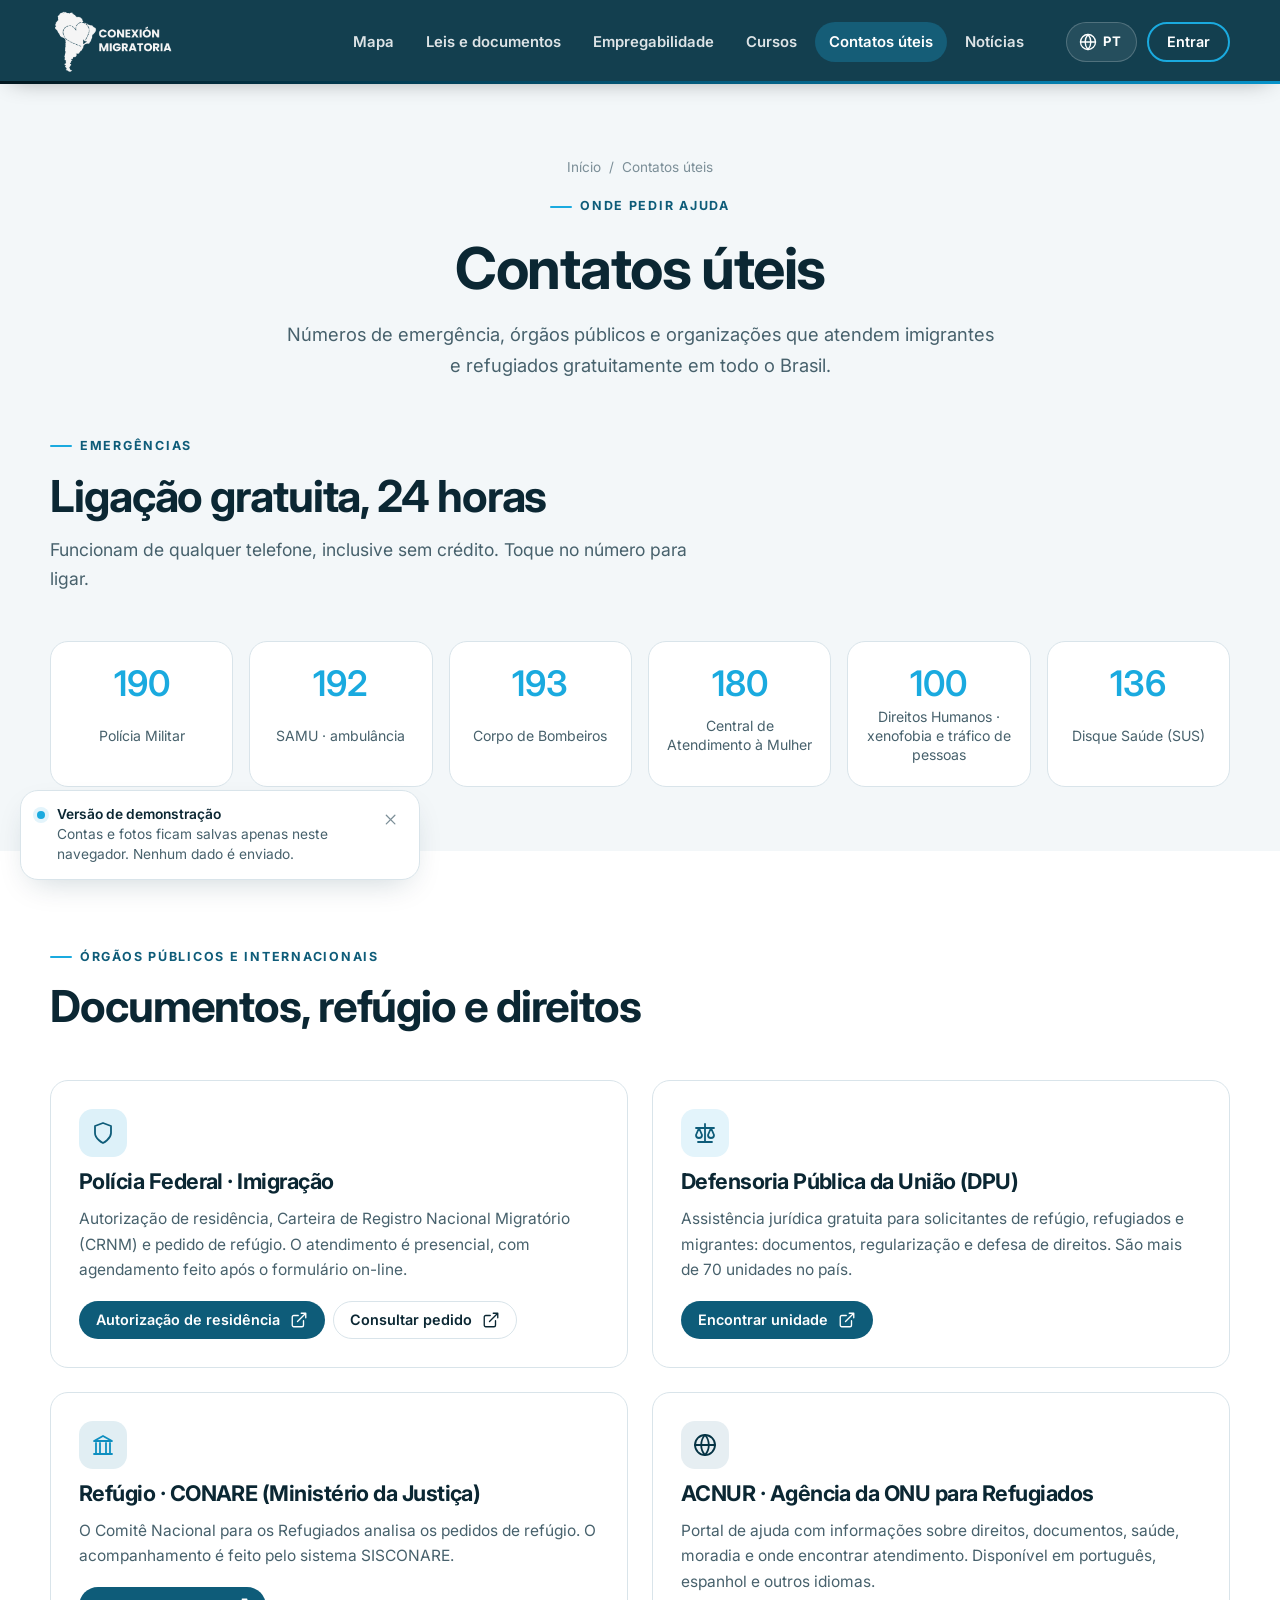
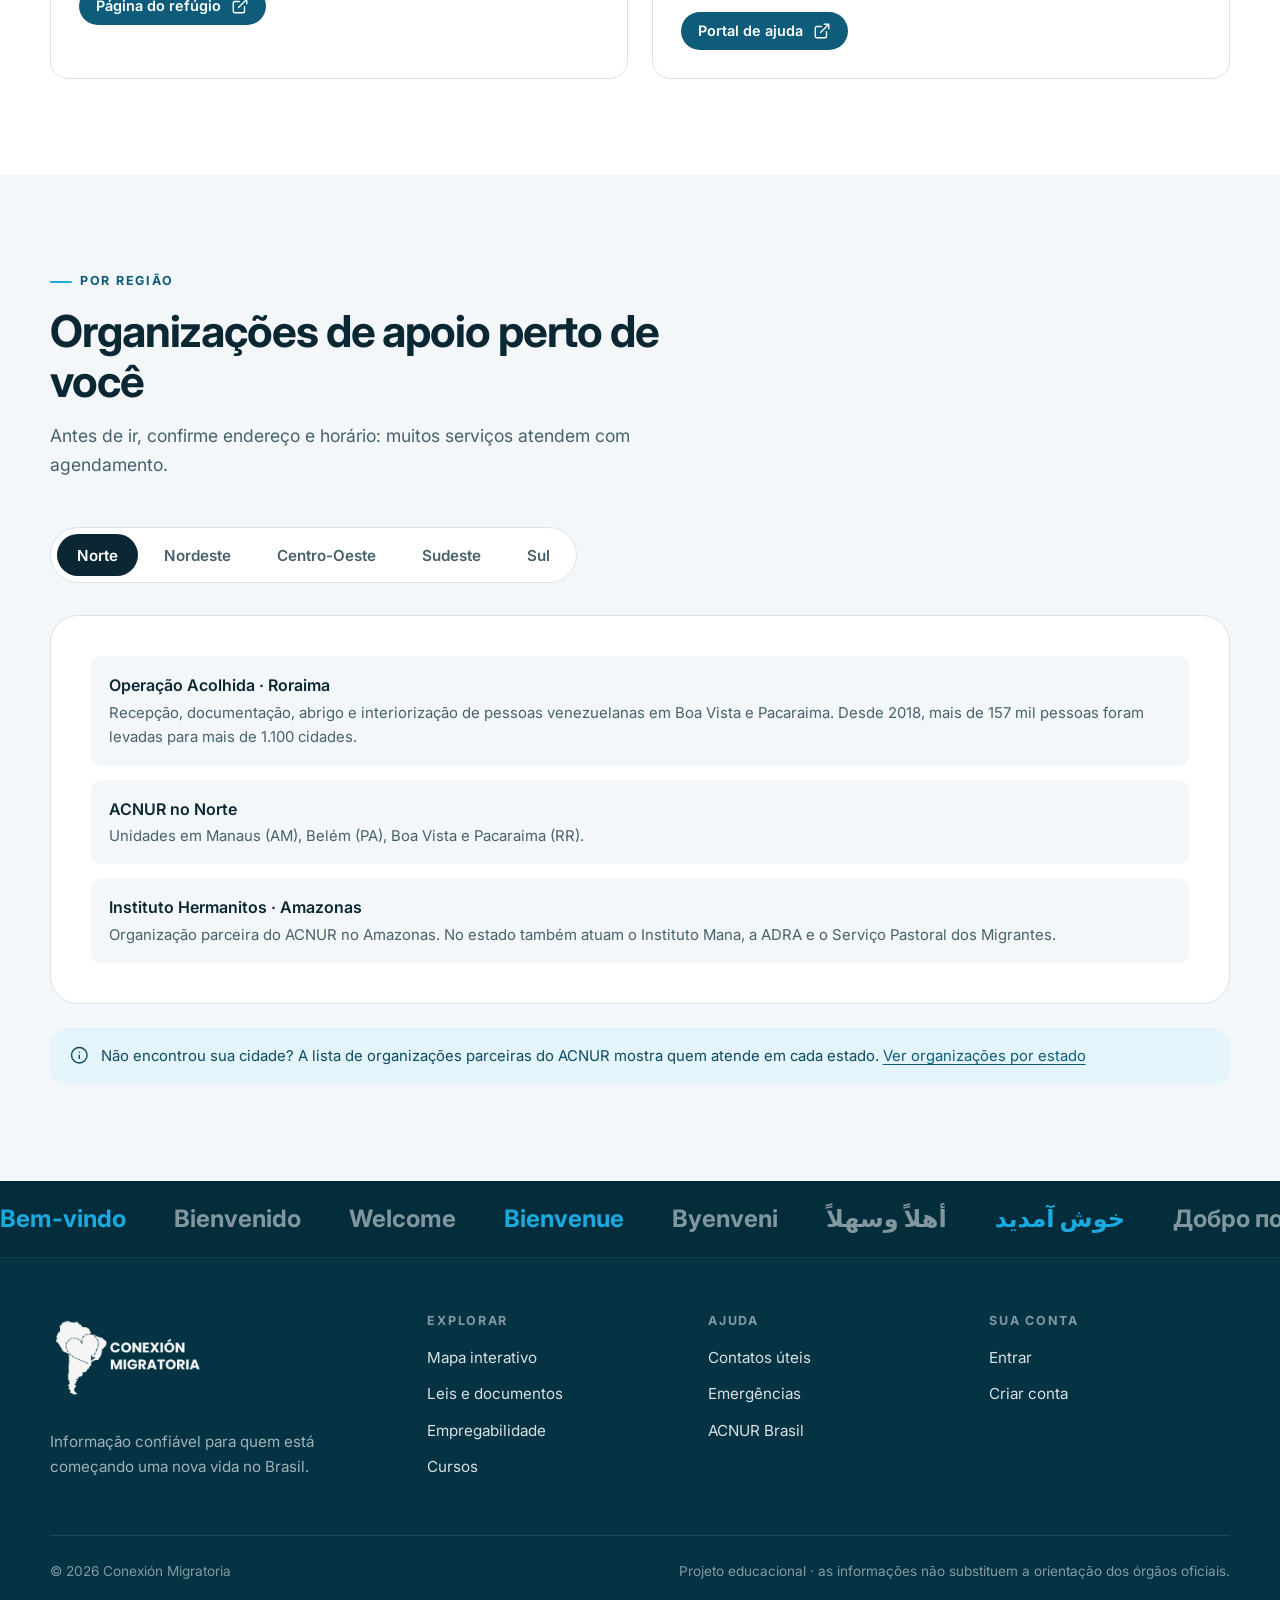
==== contatos.html @ f6d7aa07 "Página do estado repaginada, globo de idiomas e site sem login - Remove o selo do meio da página ini" ====
<!DOCTYPE html>
<html lang="pt-BR" data-titulo-pt="Contatos úteis · Conexión Migratoria" data-titulo-es="Contactos útiles · Conexión Migratoria">
<head>
    <meta charset="UTF-8">
    <meta name="viewport" content="width=device-width, initial-scale=1.0">
    <title>Contatos úteis · Conexión Migratoria</title>
    <meta name="theme-color" content="#053344">
    <link rel="icon" href="./img/ico-CM.ico" type="image/x-icon">
    <link rel="stylesheet" href="./css/estilo.css?v=202611231657">
    <script src="./js/idioma.js?v=202611231657"></script>
    <script src="./js/demo-store.js?v=202611231657"></script>
</head>
<body>
<div id="cm-topo"></div>
<script src="./js/layout.js?v=202611231657"></script>

<main id="conteudo">
    <header class="cabecalho-pagina">
        <div class="container">
            <nav class="trilha" aria-label="Trilha"><a href="./index.html"><span lang="pt">Início</span><span lang="es">Inicio</span></a><span>/</span><span lang="pt">Contatos úteis</span><span lang="es">Contactos útiles</span></nav>
            <span class="sobretitulo"><span lang="pt">Onde pedir ajuda</span><span lang="es">Dónde pedir ayuda</span></span>
            <h1><span lang="pt">Contatos úteis</span><span lang="es">Contactos útiles</span></h1>
            <p><span lang="pt">Números de emergência, órgãos públicos e organizações que atendem imigrantes e refugiados gratuitamente em todo o Brasil.</span><span lang="es">Números de emergencia, organismos públicos y organizaciones que atienden a inmigrantes y refugiados de forma gratuita en todo Brasil.</span></p>
        </div>
    </header>

    <!-- Emergências -->
    <section class="secao-compacta" id="emergencia" style="padding-top: 0">
        <div class="container">
            <div class="cabecalho-secao">
                <span class="sobretitulo"><span lang="pt">Emergências</span><span lang="es">Emergencias</span></span>
                <h2><span lang="pt">Ligação gratuita, 24 horas</span><span lang="es">Llamada gratuita, las 24 horas</span></h2>
                <p><span lang="pt">Funcionam de qualquer telefone, inclusive sem crédito. Toque no número para ligar.</span><span lang="es">Funcionan desde cualquier teléfono, incluso sin saldo. Toca el número para llamar.</span></p>
            </div>
            <div class="emergencias">
                <a class="emergencia" href="tel:190"><strong>190</strong><span lang="pt">Polícia Militar</span><span lang="es">Policía Militar</span></a>
                <a class="emergencia" href="tel:192"><strong>192</strong><span lang="pt">SAMU · ambulância</span><span lang="es">SAMU · ambulancia</span></a>
                <a class="emergencia" href="tel:193"><strong>193</strong><span lang="pt">Corpo de Bombeiros</span><span lang="es">Bomberos</span></a>
                <a class="emergencia" href="tel:180"><strong>180</strong><span lang="pt">Central de Atendimento à Mulher</span><span lang="es">Atención a la Mujer</span></a>
                <a class="emergencia" href="tel:100"><strong>100</strong><span lang="pt">Direitos Humanos · xenofobia e tráfico de pessoas</span><span lang="es">Derechos Humanos · xenofobia y trata de personas</span></a>
                <a class="emergencia" href="tel:136"><strong>136</strong><span lang="pt">Disque Saúde (SUS)</span><span lang="es">Línea de Salud (SUS)</span></a>
            </div>
        </div>
    </section>

    <!-- Órgãos públicos -->
    <section class="secao secao-papel">
        <div class="container">
            <div class="cabecalho-secao">
                <span class="sobretitulo"><span lang="pt">Órgãos públicos e internacionais</span><span lang="es">Organismos públicos e internacionales</span></span>
                <h2><span lang="pt">Documentos, refúgio e direitos</span><span lang="es">Documentos, refugio y derechos</span></h2>
            </div>
            <div class="grade grade-2">
                <article class="cartao contato revelar">
                    <span class="icone-redondo"><svg class="icone" viewBox="0 0 24 24" aria-hidden="true"><path d="M12 22s8-4 8-10V5l-8-3-8 3v7c0 6 8 10 8 10z"/></svg></span>
                    <h3><span lang="pt">Polícia Federal · Imigração</span><span lang="es">Policía Federal · Migración</span></h3>
                    <p><span lang="pt">Autorização de residência, Carteira de Registro Nacional Migratório (CRNM) e pedido de refúgio. O atendimento é presencial, com agendamento feito após o formulário on-line.</span><span lang="es">Autorización de residencia, Cédula de Registro Nacional Migratorio (CRNM) y solicitud de refugio. La atención es presencial, con cita programada después del formulario en línea.</span></p>
                    <div class="acoes">
                        <a class="botao botao-mar botao-pequeno" href="https://www.gov.br/pt-br/servicos/obter-autorizacao-de-residencia-e-carteira-de-registro-migratorio" target="_blank" rel="noopener"><span lang="pt">Autorização de residência</span><span lang="es">Autorización de residencia</span><svg class="icone" viewBox="0 0 24 24" aria-hidden="true"><path d="M15 3h6v6M10 14 21 3M18 13v6a2 2 0 0 1-2 2H5a2 2 0 0 1-2-2V8a2 2 0 0 1 2-2h6"/></svg></a>
                        <a class="botao botao-contorno botao-pequeno" href="https://www.gov.br/pf/pt-br/assuntos/imigracao/outras-informacoes/consultar-requerimento" target="_blank" rel="noopener"><span lang="pt">Consultar pedido</span><span lang="es">Consultar solicitud</span><svg class="icone" viewBox="0 0 24 24" aria-hidden="true"><path d="M15 3h6v6M10 14 21 3M18 13v6a2 2 0 0 1-2 2H5a2 2 0 0 1-2-2V8a2 2 0 0 1 2-2h6"/></svg></a>
                    </div>
                </article>
                <article class="cartao contato revelar">
                    <span class="icone-redondo" style="background:var(--sol-claro);color:#0E5C79"><svg class="icone" viewBox="0 0 24 24" aria-hidden="true"><path d="M12 3v18M5 21h14M3 7h18M6 7l-3 7a3 3 0 0 0 6 0zM18 7l-3 7a3 3 0 0 0 6 0z"/></svg></span>
                    <h3><span lang="pt">Defensoria Pública da União (DPU)</span><span lang="es">Defensoría Pública de la Unión (DPU)</span></h3>
                    <p><span lang="pt">Assistência jurídica gratuita para solicitantes de refúgio, refugiados e migrantes: documentos, regularização e defesa de direitos. São mais de 70 unidades no país.</span><span lang="es">Asistencia jurídica gratuita para solicitantes de refugio, refugiados y migrantes: documentos, regularización y defensa de derechos. Hay más de 70 unidades en el país.</span></p>
                    <div class="acoes">
                        <a class="botao botao-mar botao-pequeno" href="https://www.dpu.def.br/contatos-dpu" target="_blank" rel="noopener"><span lang="pt">Encontrar unidade</span><span lang="es">Encontrar unidad</span><svg class="icone" viewBox="0 0 24 24" aria-hidden="true"><path d="M15 3h6v6M10 14 21 3M18 13v6a2 2 0 0 1-2 2H5a2 2 0 0 1-2-2V8a2 2 0 0 1 2-2h6"/></svg></a>
                    </div>
                </article>
                <article class="cartao contato revelar">
                    <span class="icone-redondo" style="background:#E1EEF3;color:var(--coral-escuro)"><svg class="icone" viewBox="0 0 24 24" aria-hidden="true"><path d="M3 21h18M5 21V10M9 21V10M15 21V10M19 21V10M12 3l9 5H3z"/></svg></span>
                    <h3><span lang="pt">Refúgio · CONARE (Ministério da Justiça)</span><span lang="es">Refugio · CONARE (Ministerio de Justicia)</span></h3>
                    <p><span lang="pt">O Comitê Nacional para os Refugiados analisa os pedidos de refúgio. O acompanhamento é feito pelo sistema SISCONARE.</span><span lang="es">El Comité Nacional para los Refugiados analiza las solicitudes de refugio. El seguimiento se hace por el sistema SISCONARE.</span></p>
                    <div class="acoes">
                        <a class="botao botao-mar botao-pequeno" href="https://www.gov.br/mj/pt-br/assuntos/seus-direitos/refugio" target="_blank" rel="noopener"><span lang="pt">Página do refúgio</span><span lang="es">Página de refugio</span><svg class="icone" viewBox="0 0 24 24" aria-hidden="true"><path d="M15 3h6v6M10 14 21 3M18 13v6a2 2 0 0 1-2 2H5a2 2 0 0 1-2-2V8a2 2 0 0 1 2-2h6"/></svg></a>
                    </div>
                </article>
                <article class="cartao contato revelar">
                    <span class="icone-redondo" style="background:#E6EEF2;color:#053344"><svg class="icone" viewBox="0 0 24 24" aria-hidden="true"><circle cx="12" cy="12" r="10"/><path d="M2 12h20M12 2a15 15 0 0 1 0 20 15 15 0 0 1 0-20z"/></svg></span>
                    <h3><span lang="pt">ACNUR · Agência da ONU para Refugiados</span><span lang="es">ACNUR · Agencia de la ONU para los Refugiados</span></h3>
                    <p><span lang="pt">Portal de ajuda com informações sobre direitos, documentos, saúde, moradia e onde encontrar atendimento. Disponível em português, espanhol e outros idiomas.</span><span lang="es">Portal de ayuda con información sobre derechos, documentos, salud, vivienda y dónde encontrar atención. Disponible en portugués, español y otros idiomas.</span></p>
                    <div class="acoes">
                        <a class="botao botao-mar botao-pequeno" href="https://help.unhcr.org/brazil/" target="_blank" rel="noopener"><span lang="pt">Portal de ajuda</span><span lang="es">Portal de ayuda</span><svg class="icone" viewBox="0 0 24 24" aria-hidden="true"><path d="M15 3h6v6M10 14 21 3M18 13v6a2 2 0 0 1-2 2H5a2 2 0 0 1-2-2V8a2 2 0 0 1 2-2h6"/></svg></a>
                    </div>
                </article>
            </div>
        </div>
    </section>

    <!-- Por região -->
    <section class="secao" id="regioes">
        <div class="container">
            <div class="cabecalho-secao">
                <span class="sobretitulo"><span lang="pt">Por região</span><span lang="es">Por región</span></span>
                <h2><span lang="pt">Organizações de apoio perto de você</span><span lang="es">Organizaciones de apoyo cerca de ti</span></h2>
                <p><span lang="pt">Antes de ir, confirme endereço e horário: muitos serviços atendem com agendamento.</span><span lang="es">Antes de ir, confirma la dirección y el horario: muchos servicios atienden con cita previa.</span></p>
            </div>

            <div class="abas" role="tablist" data-pt-aria-label="Regiões" data-es-aria-label="Regiones">
                <button type="button" role="tab" id="aba-norte" aria-controls="reg-norte" aria-selected="true">Norte</button>
                <button type="button" role="tab" id="aba-nordeste" aria-controls="reg-nordeste" aria-selected="false"><span lang="pt">Nordeste</span><span lang="es">Noreste</span></button>
                <button type="button" role="tab" id="aba-centro" aria-controls="reg-centro" aria-selected="false">Centro-Oeste</button>
                <button type="button" role="tab" id="aba-sudeste" aria-controls="reg-sudeste" aria-selected="false"><span lang="pt">Sudeste</span><span lang="es">Sureste</span></button>
                <button type="button" role="tab" id="aba-sul" aria-controls="reg-sul" aria-selected="false"><span lang="pt">Sul</span><span lang="es">Sur</span></button>
            </div>

            <div role="tabpanel" id="reg-norte" aria-labelledby="aba-norte" class="bloco">
                <ul class="regiao-lista">
                    <li><strong><span lang="pt">Operação Acolhida · Roraima</span><span lang="es">Operación Acogida · Roraima</span></strong>
                        <p><span lang="pt">Recepção, documentação, abrigo e interiorização de pessoas venezuelanas em Boa Vista e Pacaraima. Desde 2018, mais de 157 mil pessoas foram levadas para mais de 1.100 cidades.</span><span lang="es">Recepción, documentación, albergue y reubicación de personas venezolanas en Boa Vista y Pacaraima. Desde 2018, más de 157 mil personas fueron llevadas a más de 1.100 ciudades.</span></p></li>
                    <li><strong><span lang="pt">ACNUR no Norte</span><span lang="es">ACNUR en el Norte</span></strong>
                        <p><span lang="pt">Unidades em Manaus (AM), Belém (PA), Boa Vista e Pacaraima (RR).</span><span lang="es">Unidades en Manaos (AM), Belém (PA), Boa Vista y Pacaraima (RR).</span></p></li>
                    <li><strong>Instituto Hermanitos · Amazonas</strong>
                        <p><span lang="pt">Organização parceira do ACNUR no Amazonas. No estado também atuam o Instituto Mana, a ADRA e o Serviço Pastoral dos Migrantes.</span><span lang="es">Organización socia del ACNUR en Amazonas. En el estado también actúan el Instituto Mana, ADRA y el Servicio Pastoral de los Migrantes.</span></p></li>
                </ul>
            </div>
            <div role="tabpanel" id="reg-nordeste" aria-labelledby="aba-nordeste" class="bloco" hidden>
                <ul class="regiao-lista">
                    <li><strong><span lang="pt">Defensoria Pública da União nas capitais</span><span lang="es">Defensoría Pública de la Unión en las capitales</span></strong>
                        <p><span lang="pt">Todas as capitais do Nordeste têm unidade da DPU, com atendimento jurídico gratuito.</span><span lang="es">Todas las capitales del Noreste tienen una unidad de la DPU, con atención jurídica gratuita.</span></p></li>
                    <li><strong>CEPMIGRA · Pernambuco</strong>
                        <p><span lang="pt">Comitê Estadual de Políticas Públicas para Migrantes, Refugiados e Apátridas de Pernambuco, que articula os serviços do estado.</span><span lang="es">Comité Estatal de Políticas Públicas para Migrantes, Refugiados y Apátridas de Pernambuco, que articula los servicios del estado.</span></p></li>
                    <li><strong><span lang="pt">Assistência social (CRAS)</span><span lang="es">Asistencia social (CRAS)</span></strong>
                        <p><span lang="pt">Os Centros de Referência de Assistência Social atendem imigrantes em todos os municípios, com acesso ao CadÚnico e a benefícios sociais.</span><span lang="es">Los Centros de Referencia de Asistencia Social atienden a inmigrantes en todos los municipios, con acceso al CadÚnico y a beneficios sociales.</span></p></li>
                </ul>
            </div>
            <div role="tabpanel" id="reg-centro" aria-labelledby="aba-centro" class="bloco" hidden>
                <ul class="regiao-lista">
                    <li><strong><span lang="pt">ACNUR · escritório central em Brasília</span><span lang="es">ACNUR · oficina central en Brasilia</span></strong>
                        <p><span lang="pt">Sede da agência no Brasil, que coordena o trabalho com parceiros em todo o país.</span><span lang="es">Sede de la agencia en Brasil, que coordina el trabajo con socios en todo el país.</span></p></li>
                    <li><strong>AVSI Brasil · Distrito Federal</strong>
                        <p><span lang="pt">Organização parceira do ACNUR no Distrito Federal, com apoio a refugiados e migrantes.</span><span lang="es">Organización socia del ACNUR en el Distrito Federal, con apoyo a refugiados y migrantes.</span></p></li>
                    <li><strong><span lang="pt">Assistência social (CRAS)</span><span lang="es">Asistencia social (CRAS)</span></strong>
                        <p><span lang="pt">Procure o CRAS do seu bairro para cadastro no CadÚnico e encaminhamento a serviços.</span><span lang="es">Acude al CRAS de tu barrio para registrarte en el CadÚnico y recibir orientación sobre servicios.</span></p></li>
                </ul>
            </div>
            <div role="tabpanel" id="reg-sudeste" aria-labelledby="aba-sudeste" class="bloco" hidden>
                <ul class="regiao-lista">
                    <li><strong>CRAI Oriana Jara · São Paulo</strong>
                        <p><span lang="pt">Centro de Referência e Atendimento para Imigrantes da Prefeitura de São Paulo. Rua Major Diogo, 834, Bela Vista. Atendimento com hora marcada.</span><span lang="es">Centro de Referencia y Atención para Inmigrantes de la Alcaldía de São Paulo. Rua Major Diogo, 834, Bela Vista. Atención con cita previa.</span>
                        <a class="link-seta" href="https://prefeitura.sp.gov.br/web/imigrantes_e_trabalho_decente/crai" target="_blank" rel="noopener"><span lang="pt">Página oficial</span><span lang="es">Página oficial</span><svg class="icone" viewBox="0 0 24 24" aria-hidden="true"><path d="M15 3h6v6M10 14 21 3M18 13v6a2 2 0 0 1-2 2H5a2 2 0 0 1-2-2V8a2 2 0 0 1 2-2h6"/></svg></a></p></li>
                    <li><strong>Missão Paz · São Paulo</strong>
                        <p><span lang="pt">Instituição no bairro do Glicério que acolhe migrantes e refugiados desde 1940, com a Casa do Migrante e orientação para documentos e trabalho.</span><span lang="es">Institución en el barrio de Glicério que acoge a migrantes y refugiados desde 1940, con la Casa del Migrante y orientación sobre documentos y trabajo.</span></p></li>
                    <li><strong>CRAI-Rio · Rio de Janeiro</strong>
                        <p><span lang="pt">Centro de Referência e Atendimento para Imigrantes no Centro do Rio de Janeiro.</span><span lang="es">Centro de Referencia y Atención para Inmigrantes en el Centro de Río de Janeiro.</span></p></li>
                    <li><strong><span lang="pt">Cursos: Instituto ADUS e Cerzindo</span><span lang="es">Cursos: Instituto ADUS y Cerzindo</span></strong>
                        <p><span lang="pt">Aulas de português e capacitação profissional. <a href="./pg-cursos.html#ongs">Ver na página de cursos</a>.</span><span lang="es">Clases de portugués y capacitación profesional. <a href="./pg-cursos.html#ongs">Ver en la página de cursos</a>.</span></p></li>
                </ul>
            </div>
            <div role="tabpanel" id="reg-sul" aria-labelledby="aba-sul" class="bloco" hidden>
                <ul class="regiao-lista">
                    <li><strong><span lang="pt">DPU · Florianópolis</span><span lang="es">DPU · Florianópolis</span></strong>
                        <p><span lang="pt">A Defensoria Pública da União em Florianópolis tem atendimento exclusivo para imigrantes e refugiados, com foco em documentos e regularização.</span><span lang="es">La Defensoría Pública de la Unión en Florianópolis tiene atención exclusiva para inmigrantes y refugiados, centrada en documentos y regularización.</span></p></li>
                    <li><strong><span lang="pt">ACNUR · Porto Alegre</span><span lang="es">ACNUR · Porto Alegre</span></strong>
                        <p><span lang="pt">Unidade do ACNUR no Rio Grande do Sul, que trabalha com organizações parceiras da região.</span><span lang="es">Unidad del ACNUR en Rio Grande do Sul, que trabaja con organizaciones socias de la región.</span></p></li>
                    <li><strong><span lang="pt">Assistência social (CRAS)</span><span lang="es">Asistencia social (CRAS)</span></strong>
                        <p><span lang="pt">Atendimento em todos os municípios, com acesso ao CadÚnico e a benefícios sociais.</span><span lang="es">Atención en todos los municipios, con acceso al CadÚnico y a beneficios sociales.</span></p></li>
                </ul>
            </div>

            <div class="nota" style="margin-top: 24px">
                <svg class="icone" viewBox="0 0 24 24" aria-hidden="true"><circle cx="12" cy="12" r="10"/><path d="M12 16v-4M12 8h.01"/></svg>
                <p><span lang="pt">Não encontrou sua cidade? A lista de organizações parceiras do ACNUR mostra quem atende em cada estado.</span><span lang="es">¿No encontraste tu ciudad? La lista de organizaciones socias del ACNUR muestra quién atiende en cada estado.</span>
                <a href="https://www.acnur.org/br/sobre-o-acnur/acnur-no-brasil/organizacoes-parceiras" target="_blank" rel="noopener"><span lang="pt">Ver organizações por estado</span><span lang="es">Ver organizaciones por estado</span></a></p>
            </div>
        </div>
    </section>
</main>
<div id="cm-rodape"></div>
<script src="./js/componentes.js?v=202611231657"></script>
</body>
</html>
---- css/estilo.css ----
/* ==========================================================================
   Conexión Migratoria — sistema visual
   Identidade original: azul-escuro #053344, azul #0E5C79, azul-claro #1AAADF
   Tipografia: Inter (títulos e texto), como no site original
   ========================================================================== */
@import url('https://fonts.googleapis.com/css2?family=Inter:wght@100..900&display=swap');

:root {
    --areia: #F3F7F9;
    --areia-2: #E6EEF2;
    --papel: #FFFFFF;
    --tinta: #0B2733;
    --tinta-2: #47616C;
    --tinta-3: #7C8F98;
    --linha: #D9E4EA;
    --mar: #0E5C79;
    --mar-2: #156988;
    --mar-escuro: #053344;
    --mar-claro: #DDF1F9;
    --sol: #1AAADF;
    --azul-escuro: #053344;
    --azul-claro: #1AAADF;
    --sol-claro: #E3F4FB;
    --coral: #1AAADF;
    --coral-escuro: #0E8FC0;

    --fonte-titulo: 'Inter', system-ui, -apple-system, 'Segoe UI', Roboto, sans-serif;
    --fonte-texto: 'Inter', system-ui, -apple-system, 'Segoe UI', Roboto, sans-serif;

    --raio-p: 10px;
    --raio: 18px;
    --raio-g: 28px;
    --sombra-1: 0 1px 2px rgba(5, 51, 68, .06), 0 2px 8px rgba(5, 51, 68, .05);
    --sombra-2: 0 12px 32px -12px rgba(5, 51, 68, .22);
    --sombra-3: 0 24px 60px -20px rgba(5, 51, 68, .45);
    --largura: 1180px;
    --topo-altura: 84px;
}

/* ---------- Base ---------- */
*, *::before, *::after { box-sizing: border-box; margin: 0; padding: 0; }
html { scroll-behavior: smooth; scroll-padding-top: calc(var(--topo-altura) + 16px); }
body {
    font-family: var(--fonte-texto);
    font-size: 1rem;
    line-height: 1.65;
    color: var(--tinta);
    background: var(--areia);
    -webkit-font-smoothing: antialiased;
    text-rendering: optimizeLegibility;
}
img, svg { display: block; max-width: 100%; }
a { color: var(--mar); text-decoration-thickness: 1px; text-underline-offset: 3px; }
a:hover { color: var(--mar-2); }
button, input, select, textarea { font: inherit; color: inherit; }
button { cursor: pointer; background: none; border: 0; }
ul, ol { list-style: none; }
h1, h2, h3, h4 { font-family: var(--fonte-titulo); font-weight: 700; line-height: 1.15; letter-spacing: -0.025em; color: var(--tinta); }
p { color: var(--tinta-2); }
strong { color: var(--tinta); font-weight: 600; }
:focus-visible { outline: 3px solid var(--sol); outline-offset: 3px; border-radius: 6px; }
::selection { background: var(--sol-claro); color: var(--tinta); }

.icone { width: 1.25em; height: 1.25em; flex: none; fill: none; stroke: currentColor; stroke-width: 1.8; stroke-linecap: round; stroke-linejoin: round; }
.visualmente-oculto { position: absolute !important; width: 1px; height: 1px; overflow: hidden; clip: rect(0 0 0 0); white-space: nowrap; }

/* Idiomas: o texto existe nas duas línguas e o atributo no <html> escolhe qual mostrar */
html[data-idioma="pt"] [lang="es"]:not(html),
html[data-idioma="es"] [lang="pt"]:not(html) { display: none !important; }

/* ---------- Layout ---------- */
.container { width: min(var(--largura), 100% - 48px); margin-inline: auto; }
.secao { padding: 96px 0; }
.secao-compacta { padding: 64px 0; }
.secao-escura { background: var(--mar-escuro); color: #fff; }
.secao-escura h2, .secao-escura h3 { color: #fff; }
.secao-escura p { color: rgba(255, 255, 255, .78); }
.secao-papel { background: var(--papel); }

.sobretitulo {
    display: inline-flex; align-items: center; gap: 8px;
    font-size: .78rem; font-weight: 700; letter-spacing: .14em; text-transform: uppercase;
    color: var(--mar);
}
.sobretitulo::before { content: ""; width: 22px; height: 2px; background: var(--sol); border-radius: 2px; }
.secao-escura .sobretitulo { color: var(--sol); }

.cabecalho-secao { max-width: 680px; margin-bottom: 48px; display: grid; gap: 14px; }
.cabecalho-secao.centro { margin-inline: auto; text-align: center; justify-items: center; }
.cabecalho-secao h2 { font-size: clamp(2rem, 3.6vw, 2.75rem); }
.cabecalho-secao p { font-size: 1.1rem; }

.grade { display: grid; gap: 24px; }
.grade-2 { grid-template-columns: repeat(2, 1fr); }
.grade-3 { grid-template-columns: repeat(3, 1fr); }
.grade-4 { grid-template-columns: repeat(4, 1fr); }

/* ---------- Botões ---------- */
.botao {
    display: inline-flex; align-items: center; justify-content: center; gap: 10px;
    min-height: 48px; padding: 0 24px;
    border-radius: 999px; border: 1.5px solid transparent;
    font-weight: 600; font-size: .98rem; text-decoration: none; white-space: nowrap;
    transition: background-color .2s ease, color .2s ease, border-color .2s ease, transform .2s ease, box-shadow .2s ease;
}
.botao:hover { transform: translateY(-1px); }
.botao:active { transform: translateY(0); }
.botao-primario { background: var(--coral); color: #fff; box-shadow: 0 8px 20px -8px rgba(26, 170, 223, .55); }
.botao-primario:hover { background: var(--coral-escuro); color: #fff; }
.botao-mar { background: var(--mar); color: #fff; }
.botao-mar:hover { background: var(--mar-2); color: #fff; }
.botao-contorno { border-color: var(--linha); color: var(--tinta); background: var(--papel); }
.botao-contorno:hover { border-color: var(--tinta); color: var(--tinta); }
.botao-claro { background: #fff; color: var(--mar-escuro); }
.botao-claro:hover { background: var(--sol-claro); color: var(--mar-escuro); }
.botao-fantasma { color: var(--mar); padding: 0 8px; min-height: 40px; }
.botao-fantasma:hover { color: var(--coral); }
.botao-pequeno { min-height: 38px; padding: 0 16px; font-size: .9rem; }
.botao-bloco { width: 100%; }
.botao[disabled] { opacity: .45; pointer-events: none; }

.link-seta { display: inline-flex; align-items: center; gap: 6px; font-weight: 600; text-decoration: none; }
.link-seta .icone { transition: transform .2s ease; }
.link-seta:hover .icone { transform: translateX(4px); }

.etiqueta {
    display: inline-flex; align-items: center; gap: 6px;
    padding: 4px 12px; border-radius: 999px;
    font-size: .78rem; font-weight: 600; letter-spacing: .02em;
    background: var(--mar-claro); color: var(--mar);
}
.etiqueta-sol { background: var(--sol-claro); color: #0E5C79; }

/* ---------- Topo ---------- */
.topo {
    position: sticky; top: 0; z-index: 50;
    height: var(--topo-altura);
    background: rgba(5, 51, 68, .94);
    backdrop-filter: saturate(1.2) blur(12px);
    -webkit-backdrop-filter: saturate(1.2) blur(12px);
    box-shadow: 0 6px 24px -12px rgba(0, 0, 0, .45);
}
.topo::after {
    content: ""; position: absolute; left: 0; right: 0; bottom: 0; height: 3px;
    background: linear-gradient(90deg, #02171F 0%, #0693CA 50%, #02171F 100%);
    background-size: 200% 100%; animation: moverGradiente 3s linear infinite;
}
@keyframes moverGradiente { from { background-position: -100% 0; } to { background-position: 100% 0; } }
.topo .container { height: 100%; display: flex; align-items: center; gap: 28px; }

.marca { display: inline-flex; align-items: center; text-decoration: none; flex: none; }
.marca img { height: 78px; width: auto; margin: -4px 0; }
.marca-nome { font-family: var(--fonte-titulo); font-weight: 600; font-size: 1.15rem; line-height: 1; letter-spacing: -0.01em; }
.marca-nome small { display: block; font-family: var(--fonte-texto); font-size: .62rem; font-weight: 600; letter-spacing: .16em; text-transform: uppercase; color: var(--tinta-3); margin-top: 4px; }

.menu-principal { display: flex; align-items: center; gap: 4px; margin-left: auto; }
.menu-principal a {
    padding: 8px 14px; border-radius: 999px;
    font-size: .93rem; font-weight: 600; color: rgba(255, 255, 255, .86); text-decoration: none;
    transition: background-color .2s ease, color .2s ease;
}
.menu-principal a:hover { color: #fff; background: rgba(255, 255, 255, .1); }
.menu-principal a[aria-current="page"] { color: #fff; background: rgba(26, 170, 223, .28); }

.acoes-topo { display: flex; align-items: center; gap: 10px; }

.seletor-idioma { display: inline-flex; padding: 3px; border-radius: 999px; background: var(--areia-2); border: 1px solid var(--linha); }
.seletor-idioma button {
    min-width: 40px; height: 30px; padding: 0 10px; border-radius: 999px;
    font-size: .78rem; font-weight: 700; letter-spacing: .06em; color: var(--tinta-3);
    transition: background-color .2s ease, color .2s ease;
}
.seletor-idioma button[aria-pressed="true"] { background: var(--papel); color: var(--tinta); box-shadow: var(--sombra-1); }

.conta-topo {
    display: inline-flex; align-items: center; gap: 8px;
    height: 40px; padding: 0 14px 0 4px; border-radius: 999px;
    border: 1px solid var(--linha); background: var(--papel);
    font-size: .9rem; font-weight: 600; color: var(--tinta); text-decoration: none;
    transition: border-color .2s ease, box-shadow .2s ease;
}
.conta-topo:hover { border-color: var(--tinta-3); color: var(--tinta); box-shadow: var(--sombra-1); }
.conta-topo .avatar { width: 32px; height: 32px; }
.conta-topo.sem-login { padding: 0 18px; background: transparent; color: #fff; border: 2px solid var(--sol); }
.conta-topo.sem-login:hover { background: var(--sol); border-color: var(--sol); color: #fff; }

.avatar {
    width: 40px; height: 40px; border-radius: 50%; object-fit: cover;
    display: grid; place-items: center; flex: none;
    background: var(--mar-claro); color: var(--mar); font-weight: 700; font-size: .85rem;
}

.botao-menu { display: none; width: 44px; height: 44px; border-radius: 12px; place-items: center; color: #fff; }
.botao-menu:hover { background: rgba(255, 255, 255, .1); }

.gaveta {
    position: fixed; inset: var(--topo-altura) 0 auto 0; z-index: 49;
    background: var(--papel); border-bottom: 1px solid var(--linha);
    box-shadow: var(--sombra-2);
    padding: 16px 24px 24px;
    display: none;
}
.gaveta.aberta { display: block; animation: descer .22s ease; }
.gaveta nav { display: grid; gap: 2px; }
.gaveta nav a { padding: 12px 8px; border-radius: 10px; font-weight: 600; color: var(--tinta); text-decoration: none; border-bottom: 1px solid var(--areia-2); }
.gaveta nav a:hover { background: var(--areia); }
.gaveta .acoes-gaveta { display: flex; flex-wrap: wrap; gap: 12px; align-items: center; justify-content: space-between; margin-top: 16px; }
@keyframes descer { from { opacity: 0; transform: translateY(-8px); } to { opacity: 1; transform: none; } }

/* ---------- Rodapé ---------- */
.rodape { background: var(--tinta); color: rgba(255, 255, 255, .72); padding: 72px 0 32px; }
.rodape .marca img { height: 96px; }
.rodape-grade { display: grid; grid-template-columns: 1.4fr 1fr 1fr 1fr; gap: 40px; }
.rodape p { color: rgba(255, 255, 255, .62); font-size: .95rem; max-width: 34ch; margin-top: 16px; }
.rodape h3 { font-family: var(--fonte-texto); font-size: .78rem; font-weight: 700; letter-spacing: .14em; text-transform: uppercase; color: rgba(255, 255, 255, .5); margin-bottom: 16px; }
.rodape ul { display: grid; gap: 10px; }
.rodape a { color: rgba(255, 255, 255, .85); text-decoration: none; font-size: .95rem; }
.rodape a:hover { color: var(--sol); }
.rodape-base { margin-top: 56px; padding-top: 24px; border-top: 1px solid rgba(255, 255, 255, .1); display: flex; flex-wrap: wrap; justify-content: space-between; gap: 12px; font-size: .85rem; color: rgba(255, 255, 255, .5); }

/* ---------- Aviso de demonstração ---------- */
.aviso-demo {
    position: fixed; left: 20px; bottom: 20px; z-index: 60;
    max-width: min(400px, calc(100% - 40px));
    display: flex; align-items: flex-start; gap: 12px;
    padding: 14px 14px 14px 16px;
    background: var(--papel); border: 1px solid var(--linha); border-radius: var(--raio);
    box-shadow: var(--sombra-2);
    font-size: .86rem; line-height: 1.45; color: var(--tinta-2);
    animation: subir .35s ease .4s both;
}
.aviso-demo .ponto { width: 8px; height: 8px; margin-top: 6px; border-radius: 50%; background: var(--sol); box-shadow: 0 0 0 4px var(--sol-claro); flex: none; }
.aviso-demo strong { display: block; color: var(--tinta); }
.aviso-demo button { flex: none; width: 28px; height: 28px; border-radius: 8px; display: grid; place-items: center; color: var(--tinta-3); }
.aviso-demo button:hover { background: var(--areia-2); color: var(--tinta); }
@keyframes subir { from { opacity: 0; transform: translateY(12px); } to { opacity: 1; transform: none; } }

/* ---------- Home: hero ---------- */
.hero { padding: 72px 0 96px; overflow: hidden; }
.hero .container { display: grid; grid-template-columns: 1.05fr .95fr; gap: 56px; align-items: center; }
.hero h1 { font-size: clamp(2.6rem, 5.4vw, 4.25rem); line-height: 1.04; letter-spacing: -0.03em; margin: 18px 0 22px; }
.hero h1 em { font-style: normal; color: var(--azul-claro, #1AAADF); }
.hero-lead { font-size: 1.18rem; max-width: 52ch; }
.hero-acoes { display: flex; flex-wrap: wrap; gap: 12px; margin-top: 32px; }
.hero-numeros { display: flex; gap: 36px; margin-top: 44px; padding-top: 28px; border-top: 1px solid var(--linha); }
.hero-numeros strong { display: block; font-family: var(--fonte-titulo); font-size: 1.9rem; font-weight: 600; line-height: 1; color: var(--tinta); }
.hero-numeros span { font-size: .88rem; color: var(--tinta-3); }

.mosaico { position: relative; display: grid; grid-template-columns: 1fr 1fr; grid-template-rows: 200px 200px; gap: 16px; }
.mosaico figure { position: relative; border-radius: var(--raio-g); overflow: hidden; box-shadow: var(--sombra-2); }
.mosaico figure:first-child { grid-row: span 2; }
.mosaico img { width: 100%; height: 100%; object-fit: cover; transition: transform .8s ease; }
.mosaico figure:hover img { transform: scale(1.04); }
.mosaico figcaption {
    position: absolute; left: 12px; bottom: 12px;
    padding: 6px 12px; border-radius: 999px;
    background: rgba(255, 255, 255, .92); color: var(--tinta);
    font-size: .8rem; font-weight: 600;
}
.selo {
    position: absolute; left: -28px; top: 28px; z-index: 2;
    display: flex; align-items: center; gap: 12px;
    padding: 14px 18px; border-radius: var(--raio);
    background: var(--papel); box-shadow: var(--sombra-2);
    font-size: .88rem; line-height: 1.3; color: var(--tinta-2);
}
.selo .icone-redondo { background: var(--sol-claro); color: #0E5C79; }

.icone-redondo { width: 48px; height: 48px; border-radius: 14px; display: grid; place-items: center; background: var(--mar-claro); color: var(--mar); flex: none; }
.icone-redondo .icone { width: 24px; height: 24px; }

/* ---------- Cartões ---------- */
.cartao {
    position: relative; display: flex; flex-direction: column; gap: 14px;
    padding: 28px; border-radius: var(--raio);
    background: var(--papel); border: 1px solid var(--linha);
    transition: transform .25s ease, box-shadow .25s ease, border-color .25s ease;
}
a.cartao { text-decoration: none; color: inherit; }
a.cartao:hover, .cartao.interativo:hover { transform: translateY(-4px); box-shadow: var(--sombra-2); border-color: transparent; }
.cartao h3 { font-size: 1.35rem; }
.cartao p { font-size: .97rem; }
.cartao .link-seta { margin-top: auto; padding-top: 8px; color: var(--mar); }

.cartao-servico:nth-child(2) .icone-redondo { background: var(--sol-claro); color: #0E5C79; }
.cartao-servico:nth-child(3) .icone-redondo { background: #E1EEF3; color: var(--coral-escuro); }
.cartao-servico:nth-child(4) .icone-redondo { background: #E6EEF2; color: #053344; }

/* ---------- Mapa ---------- */
.mapa-grade { display: grid; grid-template-columns: 1.1fr .9fr; gap: 48px; align-items: start; }
.mapa-ferramentas { display: grid; gap: 16px; margin-bottom: 20px; }
.busca {
    position: relative; display: flex; align-items: center;
    background: rgba(255, 255, 255, .08); border: 1px solid rgba(255, 255, 255, .18); border-radius: 999px;
    transition: border-color .2s ease, background-color .2s ease;
}
.busca:focus-within { border-color: var(--sol); background: rgba(255, 255, 255, .12); }
.busca > .icone { position: absolute; left: 18px; color: rgba(255, 255, 255, .6); pointer-events: none; }
.busca input { width: 100%; height: 52px; padding: 0 20px 0 50px; background: transparent; border: 0; outline: none; color: #fff; font-size: 1rem; }
.busca input::placeholder { color: rgba(255, 255, 255, .55); }
.sugestoes {
    position: absolute; top: calc(100% + 8px); left: 0; right: 0; z-index: 5;
    max-height: 300px; overflow: auto;
    background: var(--papel); border-radius: var(--raio); box-shadow: var(--sombra-3); padding: 6px;
}
.sugestoes[hidden] { display: none; }
.sugestoes li { padding: 10px 14px; border-radius: 12px; display: flex; justify-content: space-between; align-items: center; color: var(--tinta); cursor: pointer; }
.sugestoes li span { font-size: .8rem; color: var(--tinta-3); }
.sugestoes li[aria-selected="true"], .sugestoes li:hover { background: var(--mar-claro); }
.sugestoes .vazio { color: var(--tinta-3); cursor: default; }
.sugestoes .vazio:hover { background: none; }

.regioes { display: flex; flex-wrap: wrap; gap: 8px; }
.regioes button {
    height: 34px; padding: 0 14px; border-radius: 999px;
    border: 1px solid rgba(255, 255, 255, .2); color: rgba(255, 255, 255, .82);
    font-size: .85rem; font-weight: 500;
    transition: background-color .2s ease, color .2s ease, border-color .2s ease;
}
.regioes button:hover { border-color: rgba(255, 255, 255, .5); color: #fff; }
.regioes button[aria-pressed="true"] { background: var(--sol); border-color: var(--sol); color: #fff; font-weight: 600; }

.mapa-svg { position: relative; padding: 12px; }
.mapa-svg svg { width: 100%; height: auto; overflow: visible; }
.mapa-svg path {
    fill: rgba(255, 255, 255, .1); stroke: rgba(255, 255, 255, .55); stroke-width: 1.2;
    cursor: pointer; outline: none;
    transition: fill .2s ease, opacity .25s ease, stroke .2s ease;
}
.mapa-svg path:hover, .mapa-svg path:focus-visible { fill: rgba(26, 170, 223, .55); stroke: #fff; }
.mapa-svg path:focus-visible { stroke: var(--sol); stroke-width: 2.5; }
.mapa-svg path.selecionado { fill: var(--sol); stroke: #fff; stroke-width: 1.6; }
.mapa-svg.filtrando path:not(.na-regiao) { opacity: .25; }
.mapa-svg.filtrando path.na-regiao:not(.selecionado) { fill: rgba(255, 255, 255, .24); }

.tooltip {
    position: absolute; z-index: 70; pointer-events: none;
    padding: 6px 12px; border-radius: 10px;
    background: var(--tinta); color: #fff; font-size: .85rem; font-weight: 600; white-space: nowrap;
    transform: translate(-50%, calc(-100% - 14px));
    opacity: 0; transition: opacity .15s ease;
}
.tooltip.ativo { opacity: 1; }

.painel-estado {
    position: sticky; top: calc(var(--topo-altura) + 24px);
    border-radius: var(--raio-g); overflow: hidden;
    background: var(--papel); color: var(--tinta); box-shadow: var(--sombra-3);
}
.painel-estado figure { position: relative; height: 210px; background: var(--areia-2); }
.painel-estado figure img { width: 100%; height: 100%; object-fit: cover; }
.painel-estado figure .etiqueta { position: absolute; top: 16px; left: 16px; background: rgba(255, 255, 255, .94); }
.painel-corpo { padding: 28px; display: grid; gap: 14px; }
.painel-corpo h3 { font-size: 2rem; color: var(--tinta); }
.painel-corpo p { color: var(--tinta-2); font-size: .97rem; display: -webkit-box; -webkit-line-clamp: 7; -webkit-box-orient: vertical; overflow: hidden; }
.painel-corpo .botao { justify-self: start; margin-top: 6px; }
.painel-estado.trocando .painel-corpo, .painel-estado.trocando figure img { animation: aparecer .35s ease; }
@keyframes aparecer { from { opacity: 0; transform: translateY(6px); } to { opacity: 1; transform: none; } }

/* ---------- Notícias ---------- */
.noticias { display: grid; grid-template-columns: 1.3fr 1fr 1fr; grid-auto-rows: 1fr; gap: 24px; }
.noticia { display: flex; flex-direction: column; gap: 14px; padding: 28px; border-radius: var(--raio); background: var(--papel); border: 1px solid var(--linha); text-decoration: none; color: inherit; transition: transform .25s ease, box-shadow .25s ease; }
.noticia:hover { transform: translateY(-4px); box-shadow: var(--sombra-2); color: inherit; }
.noticia:first-child { grid-row: span 2; background: var(--mar); border-color: var(--mar); }
.noticia:first-child h3, .noticia:first-child .link-seta { color: #fff; }
.noticia:first-child p, .noticia:first-child .meta { color: rgba(255, 255, 255, .75); }
.noticia:first-child h3 { font-size: 1.9rem; }
.noticia .meta { display: flex; flex-wrap: wrap; gap: 6px 14px; font-size: .8rem; font-weight: 600; letter-spacing: .04em; text-transform: uppercase; color: var(--tinta-3); }
.noticia h3 { font-size: 1.2rem; line-height: 1.3; }
.noticia p { font-size: .95rem; }
.noticia .link-seta { margin-top: auto; color: var(--mar); font-size: .92rem; }

/* ---------- Faixa de chamada ---------- */
.faixa {
    display: grid; grid-template-columns: 1fr auto; gap: 32px; align-items: center;
    padding: 48px 56px; border-radius: var(--raio-g);
    background: linear-gradient(120deg, var(--coral) 0%, #0E5C79 100%);
    color: #fff; box-shadow: var(--sombra-2);
}
.faixa h2 { color: #fff; font-size: clamp(1.7rem, 3vw, 2.3rem); }
.faixa p { color: rgba(255, 255, 255, .9); margin-top: 8px; max-width: 56ch; }

/* ---------- Páginas internas ---------- */
.cabecalho-pagina { padding: 72px 0 56px; }
.cabecalho-pagina .container { display: grid; gap: 18px; max-width: 860px; margin-inline: auto; text-align: center; justify-items: center; }
.cabecalho-pagina h1 { font-size: clamp(2.3rem, 5vw, 3.6rem); letter-spacing: -0.025em; }
.cabecalho-pagina p { font-size: 1.15rem; max-width: 60ch; }
.trilha { display: flex; gap: 8px; font-size: .85rem; color: var(--tinta-3); }
.trilha a { color: var(--tinta-3); text-decoration: none; }
.trilha a:hover { color: var(--mar); }

.conteudo-lateral { display: grid; grid-template-columns: 240px 1fr; gap: 56px; align-items: start; }
.sumario { position: sticky; top: calc(var(--topo-altura) + 24px); display: grid; gap: 4px; padding: 20px; border-radius: var(--raio); background: var(--papel); border: 1px solid var(--linha); }
.sumario h2 { font-family: var(--fonte-texto); font-size: .75rem; font-weight: 700; letter-spacing: .14em; text-transform: uppercase; color: var(--tinta-3); margin-bottom: 8px; }
.sumario a { padding: 8px 10px; border-radius: 10px; font-size: .92rem; font-weight: 500; color: var(--tinta-2); text-decoration: none; }
.sumario a:hover, .sumario a.ativo { background: var(--mar-claro); color: var(--mar); }

.bloco { padding: 40px; border-radius: var(--raio-g); background: var(--papel); border: 1px solid var(--linha); }
.bloco + .bloco { margin-top: 24px; }
.bloco-cabecalho { display: flex; align-items: center; gap: 16px; margin-bottom: 24px; }
.bloco-cabecalho h2 { font-size: 1.8rem; }
.bloco > p + p, .texto > p + p { margin-top: 14px; }
.texto p, .bloco p { font-size: 1.02rem; }

.lista-documentos { display: grid; grid-template-columns: repeat(2, 1fr); gap: 16px; }
.documento { padding: 20px; border-radius: var(--raio); background: var(--areia); }
.documento h3 { font-family: var(--fonte-texto); font-size: 1rem; font-weight: 700; margin-bottom: 8px; }
.documento ul { display: grid; gap: 6px; }
.documento li, .lista-check li { position: relative; padding-left: 22px; font-size: .95rem; color: var(--tinta-2); }
.documento li::before, .lista-check li::before { content: ""; position: absolute; left: 2px; top: .6em; width: 8px; height: 8px; border-radius: 50%; background: var(--sol); }
.lista-check { display: grid; gap: 8px; }

.linha-tempo { display: grid; gap: 0; counter-reset: passo; }
.passo { position: relative; padding: 0 0 28px 56px; counter-increment: passo; }
.passo::before {
    content: counter(passo); position: absolute; left: 0; top: 0;
    width: 36px; height: 36px; border-radius: 50%; display: grid; place-items: center;
    background: var(--mar); color: #fff; font-weight: 700; font-size: .9rem;
}
.passo::after { content: ""; position: absolute; left: 17px; top: 40px; bottom: 4px; width: 2px; background: var(--linha); }
.passo:last-child { padding-bottom: 0; }
.passo:last-child::after { display: none; }
.passo h3 { font-family: var(--fonte-texto); font-size: 1.02rem; font-weight: 700; margin-bottom: 4px; padding-top: 6px; }

.nota {
    display: flex; gap: 12px; align-items: flex-start;
    padding: 16px 20px; border-radius: var(--raio);
    background: var(--sol-claro); color: #0B4A61; font-size: .93rem;
}
.nota p { color: #0B4A61; }
.nota .icone { margin-top: 2px; }

/* Acordeão (details/summary) */
.acordeao { display: grid; gap: 12px; }
.acordeao details { border-radius: var(--raio); background: var(--papel); border: 1px solid var(--linha); transition: box-shadow .2s ease; }
.acordeao details[open] { box-shadow: var(--sombra-1); }
.acordeao summary {
    list-style: none; cursor: pointer;
    display: flex; align-items: center; justify-content: space-between; gap: 16px;
    padding: 20px 24px; font-weight: 600; font-size: 1.05rem; color: var(--tinta);
}
.acordeao summary::-webkit-details-marker { display: none; }
.acordeao summary::after {
    content: ""; width: 10px; height: 10px; flex: none; margin-right: 4px;
    border-right: 2px solid var(--tinta-3); border-bottom: 2px solid var(--tinta-3);
    transform: rotate(45deg); transition: transform .2s ease;
}
.acordeao details[open] summary::after { transform: rotate(-135deg); }
.acordeao .acordeao-corpo { padding: 0 24px 22px; }

/* Abas */
.abas { display: inline-flex; flex-wrap: wrap; gap: 6px; padding: 6px; border-radius: 999px; background: var(--papel); border: 1px solid var(--linha); margin-bottom: 32px; }
.abas button { height: 42px; padding: 0 20px; border-radius: 999px; font-weight: 600; font-size: .95rem; color: var(--tinta-2); display: inline-flex; align-items: center; gap: 8px; transition: background-color .2s ease, color .2s ease; }
.abas button:hover { color: var(--tinta); }
.abas button[aria-selected="true"] { background: var(--tinta); color: #fff; }
[role="tabpanel"][hidden] { display: none; }
[role="tabpanel"] { animation: aparecer .3s ease; }

/* Dicas / passos numerados */
.dica { padding: 24px; border-radius: var(--raio); background: var(--papel); border: 1px solid var(--linha); display: grid; gap: 10px; align-content: start; }
.dica h3 { font-family: var(--fonte-texto); font-size: 1.05rem; font-weight: 700; }
.dica p { font-size: .95rem; }
.dica .numero { font-family: var(--fonte-titulo); font-size: 2rem; line-height: 1; color: var(--sol); }

/* Cursos */
.nivel { display: grid; gap: 16px; padding: 32px; border-radius: var(--raio-g); background: var(--papel); border: 1px solid var(--linha); }
.nivel .barra { display: flex; gap: 6px; }
.nivel .barra span { height: 6px; flex: 1; border-radius: 6px; background: var(--areia-2); }
.nivel .barra span.cheio { background: var(--mar); }
.nivel h3 { font-size: 1.5rem; }
.nivel .botao { margin-top: auto; justify-self: start; }

.ong { display: grid; grid-template-columns: auto 1fr; gap: 20px; align-items: start; padding: 28px; border-radius: var(--raio-g); background: var(--papel); border: 1px solid var(--linha); }
.ong h3 { font-size: 1.4rem; }
.ong .tags { display: flex; flex-wrap: wrap; gap: 8px; margin: 14px 0 18px; }

/* Contatos */
.emergencias { display: grid; grid-template-columns: repeat(6, 1fr); gap: 16px; }
.emergencia { display: grid; gap: 4px; padding: 22px 18px; border-radius: var(--raio); background: var(--papel); border: 1px solid var(--linha); text-decoration: none; color: inherit; text-align: center; transition: transform .2s ease, box-shadow .2s ease; }
.emergencia:hover { transform: translateY(-3px); box-shadow: var(--sombra-2); color: inherit; }
.emergencia strong { font-family: var(--fonte-titulo); font-size: 2.2rem; line-height: 1.1; color: var(--coral); }
.emergencia span { font-size: .88rem; color: var(--tinta-2); line-height: 1.35; }

.contato { display: grid; gap: 12px; align-content: start; }
.contato .acoes { display: flex; flex-wrap: wrap; gap: 8px; margin-top: auto; padding-top: 6px; }
.regiao-lista { display: grid; gap: 14px; }
.regiao-lista li { padding: 16px 18px; border-radius: var(--raio-p); background: var(--areia); }
.regiao-lista li strong { display: block; }
.regiao-lista li p { font-size: .93rem; margin-top: 2px; }

/* ---------- Página do estado ---------- */
.estado-hero { position: relative; min-height: 560px; display: flex; align-items: flex-end; color: #fff; overflow: hidden; }
.estado-hero > img { position: absolute; inset: 0; width: 100%; height: 100%; object-fit: cover; }
.estado-hero::after { content: ""; position: absolute; inset: 0; background: linear-gradient(180deg, rgba(10, 30, 40, .1) 0%, rgba(10, 30, 40, .35) 45%, rgba(10, 30, 40, .88) 100%); }
.estado-hero .container { position: relative; z-index: 1; padding: 120px 0 56px; display: grid; gap: 16px; }
.estado-hero h1 { color: #fff; font-size: clamp(3rem, 8vw, 6rem); letter-spacing: -0.035em; line-height: .95; }
.estado-hero .trilha, .estado-hero .trilha a { color: rgba(255, 255, 255, .8); }
.estado-hero .etiqueta { background: rgba(255, 255, 255, .16); color: #fff; backdrop-filter: blur(8px); justify-self: start; }
.estado-hero p { color: rgba(255, 255, 255, .88); max-width: 62ch; font-size: 1.1rem; }

.cultura-grade { display: grid; grid-template-columns: 1fr 1fr; gap: 56px; align-items: center; }
.cultura-grade figure { border-radius: var(--raio-g); overflow: hidden; box-shadow: var(--sombra-2); aspect-ratio: 4 / 3; }
.cultura-grade figure img { width: 100%; height: 100%; object-fit: cover; }

.pontos { display: grid; grid-template-columns: 340px 1fr; gap: 32px; align-items: stretch; }
.pontos-lista { display: grid; gap: 10px; align-content: start; }
.ponto-botao {
    display: grid; grid-template-columns: 64px 1fr; gap: 14px; align-items: center;
    padding: 10px; border-radius: var(--raio); text-align: left;
    border: 1px solid rgba(255, 255, 255, .14); color: #fff;
    transition: background-color .2s ease, border-color .2s ease;
}
.ponto-botao img { width: 64px; height: 64px; border-radius: 12px; object-fit: cover; }
.ponto-botao span { font-weight: 600; font-size: .98rem; line-height: 1.3; }
.ponto-botao:hover { background: rgba(255, 255, 255, .06); }
.ponto-botao[aria-selected="true"] { background: #fff; color: var(--tinta); border-color: #fff; }
.ponto-destaque { position: relative; border-radius: var(--raio-g); overflow: hidden; min-height: 460px; display: flex; align-items: flex-end; }
.ponto-destaque > img { position: absolute; inset: 0; width: 100%; height: 100%; object-fit: cover; }
.ponto-destaque::after { content: ""; position: absolute; inset: 0; background: linear-gradient(180deg, transparent 30%, rgba(10, 30, 40, .9) 100%); }
.ponto-destaque .legenda { position: relative; z-index: 1; padding: 36px; display: grid; gap: 12px; }
.ponto-destaque h3 { color: #fff; font-size: 2rem; }
.ponto-destaque p { color: rgba(255, 255, 255, .86); max-width: 70ch; }

.info-painel { display: grid; grid-template-columns: 1fr 380px; gap: 40px; align-items: start; }
.info-painel figure { border-radius: var(--raio-g); overflow: hidden; aspect-ratio: 1; }
.info-painel figure img { width: 100%; height: 100%; object-fit: cover; }
.escolas { display: grid; grid-template-columns: repeat(2, 1fr); gap: 10px; margin-top: 20px; }
.escolas li { padding: 12px 16px; border-radius: 12px; background: var(--areia); font-size: .93rem; color: var(--tinta); font-weight: 500; }
.cidades { display: grid; gap: 14px; }
.cidades li { padding: 18px 20px; border-radius: var(--raio); background: var(--areia); border-left: 4px solid var(--sol); color: var(--tinta-2); }

.navegar-estados { display: flex; flex-wrap: wrap; align-items: center; justify-content: space-between; gap: 16px; }
.navegar-estados select { height: 48px; padding: 0 44px 0 18px; border-radius: 999px; border: 1px solid var(--linha); background: var(--papel) url("data:image/svg+xml,%3Csvg xmlns='http://www.w3.org/2000/svg' width='12' height='8' fill='none' stroke='%234B5967' stroke-width='2'%3E%3Cpath d='m1 1 5 5 5-5'/%3E%3C/svg%3E") no-repeat right 18px center; appearance: none; font-weight: 600; cursor: pointer; }

.estado-vazio { min-height: 60vh; display: grid; place-items: center; text-align: center; padding: 80px 24px; }
.estado-vazio > div { display: grid; gap: 16px; justify-items: center; max-width: 480px; }

/* ---------- Formulários / conta ---------- */
.campo { display: grid; gap: 8px; }
.campo label { font-size: .88rem; font-weight: 600; color: var(--tinta); }
.campo input {
    height: 50px; padding: 0 16px; border-radius: 12px;
    border: 1.5px solid var(--linha); background: var(--papel);
    transition: border-color .2s ease, box-shadow .2s ease;
}
.campo input:focus { outline: none; border-color: var(--mar); box-shadow: 0 0 0 4px var(--mar-claro); }
.campo input[readonly] { background: var(--areia); border-color: transparent; color: var(--tinta-2); }

.acesso { min-height: 100vh; display: grid; grid-template-columns: 1fr 1fr; }
.acesso-arte { position: relative; display: flex; flex-direction: column; justify-content: space-between; padding: 40px 48px; color: #fff; overflow: hidden; background: var(--mar-escuro); }
.acesso-arte > img { position: absolute; inset: 0; width: 100%; height: 100%; object-fit: cover; opacity: .45; }
.acesso-arte::after { content: ""; position: absolute; inset: 0; background: linear-gradient(160deg, rgba(5, 51, 68, .55), rgba(5, 51, 68, .95)); }
.acesso-arte > * { position: relative; z-index: 1; }
.acesso-arte .marca img { height: 110px; }
.acesso-arte blockquote { font-family: var(--fonte-titulo); font-size: clamp(1.8rem, 3vw, 2.6rem); line-height: 1.15; letter-spacing: -0.02em; max-width: 18ch; }
.acesso-arte p { color: rgba(255, 255, 255, .75); margin-top: 16px; max-width: 40ch; }
.acesso-form { display: flex; flex-direction: column; padding: 32px 48px; background: var(--areia); }
.acesso-form .topo-form { display: flex; justify-content: space-between; align-items: center; gap: 16px; }
.acesso-form .caixa { width: min(440px, 100%); margin: auto; display: grid; gap: 22px; padding: 40px 0; }
.acesso-form h1 { font-size: 2.4rem; }
.acesso-form form { display: grid; gap: 16px; }
.acesso-form .duas-colunas { display: grid; grid-template-columns: 1fr 1fr; gap: 16px; }
.divisor { display: flex; align-items: center; gap: 12px; font-size: .82rem; color: var(--tinta-3); }
.divisor::before, .divisor::after { content: ""; flex: 1; height: 1px; background: var(--linha); }
.texto-pequeno { font-size: .9rem; color: var(--tinta-2); text-align: center; }
.link-direita { justify-self: end; font-size: .88rem; font-weight: 500; }

.perfil-grade { display: grid; grid-template-columns: 320px 1fr; gap: 24px; align-items: start; }
.perfil-cartao { display: grid; justify-items: center; text-align: center; gap: 16px; padding: 36px 28px; border-radius: var(--raio-g); background: var(--papel); border: 1px solid var(--linha); }
.foto-perfil-moldura { position: relative; }
.foto-perfil { width: 148px; height: 148px; border-radius: 50%; object-fit: cover; border: 4px solid var(--papel); box-shadow: 0 0 0 2px var(--mar-claro), var(--sombra-2); background: var(--mar-claro); }
.foto-acao { position: absolute; width: 40px; height: 40px; border-radius: 50%; display: grid; place-items: center; background: var(--papel); box-shadow: var(--sombra-2); color: var(--tinta-2); }
.foto-acao:hover { color: var(--coral); }
.foto-acao.excluir { top: 4px; right: -4px; }
.perfil-cartao h2 { font-size: 1.6rem; }
.perfil-form .bloco-cabecalho { justify-content: space-between; }
.perfil-form form { display: grid; grid-template-columns: 1fr 1fr; gap: 18px 20px; }
.perfil-form .acoes-form { grid-column: 1 / -1; display: flex; flex-wrap: wrap; justify-content: space-between; gap: 12px; margin-top: 8px; padding-top: 20px; border-top: 1px solid var(--linha); }

/* ---------- Revelar ao rolar ---------- */
.revelar { opacity: 0; transform: translateY(18px); transition: opacity .7s ease, transform .7s ease; }
.revelar.visivel { opacity: 1; transform: none; }

/* ---------- Responsivo ---------- */
@media (max-width: 1080px) {
    .menu-principal { display: none; }
    .botao-menu { display: grid; }
    .acoes-topo { margin-left: auto; }
    .grade-4, .emergencias { grid-template-columns: repeat(3, 1fr); }
    .rodape-grade { grid-template-columns: 1fr 1fr; }
    .conteudo-lateral { grid-template-columns: 1fr; }
    .sumario { position: static; display: flex; flex-wrap: wrap; }
    .sumario h2 { width: 100%; }
}
@media (max-width: 900px) {
    .secao { padding: 72px 0; }
    .hero .container, .mapa-grade, .cultura-grade, .pontos, .info-painel, .perfil-grade, .acesso { grid-template-columns: 1fr; }
    .hero { padding-top: 40px; }
    .selo { left: 12px; bottom: 12px; }
    .grade-3, .noticias { grid-template-columns: 1fr 1fr; }
    .noticia:first-child { grid-row: auto; grid-column: 1 / -1; }
    .painel-estado { position: static; }
    .faixa { grid-template-columns: 1fr; padding: 36px; }
    .acesso-arte { min-height: 260px; padding: 28px 24px; }
    .acesso-arte blockquote { font-size: 1.7rem; }
    .acesso-form { padding: 24px; }
    .ponto-destaque { min-height: 380px; }
    .info-painel figure { display: none; }
}
@media (max-width: 640px) {
    .container { width: min(var(--largura), 100% - 32px); }
    .conta-topo .nome-conta { display: none; }
    .conta-topo { padding: 0 4px; }
    .conta-topo.sem-login { padding: 0 14px; }
    .acoes-topo .seletor-idioma { display: none; }
    .grade-2, .grade-3, .grade-4, .noticias, .lista-documentos, .escolas, .perfil-form form, .acesso-form .duas-colunas { grid-template-columns: 1fr; }
    .emergencias { grid-template-columns: repeat(2, 1fr); }
    .rodape-grade { grid-template-columns: 1fr; }
    .mosaico { grid-template-rows: 150px 150px; }
    .hero-numeros { gap: 24px; }
    .bloco { padding: 26px 22px; }
    .ong { grid-template-columns: 1fr; }
    .marca-nome small { display: none; }
    .estado-hero { min-height: 460px; }
    .abas { border-radius: var(--raio); }
}

@media (prefers-reduced-motion: reduce) {
    *, *::before, *::after { animation-duration: .01ms !important; animation-iteration-count: 1 !important; transition-duration: .01ms !important; scroll-behavior: auto !important; }
    .revelar { opacity: 1; transform: none; }
}

/* Mensagens dos formulários */
.mensagem-form { padding: 12px 16px; border-radius: 12px; font-size: .92rem; font-weight: 500; background: #E1EEF3; color: var(--coral-escuro); }
.mensagem-form.sucesso { background: var(--mar-claro); color: var(--mar); }
.campo input[aria-invalid="true"] { border-color: var(--coral); }

/* As fotos originais dos pontos turísticos são escuras: o site antigo já as clareava */
.ponto-botao img, .ponto-destaque > img, .info-painel figure img { filter: brightness(1.3) saturate(1.05); }
.ponto-destaque::after { background: linear-gradient(180deg, transparent 35%, rgba(10, 30, 40, .85) 100%); }
@media (max-width: 640px) {
    .aviso-demo { left: 12px; right: 12px; bottom: 12px; max-width: none; font-size: .8rem; padding: 10px 10px 10px 14px; }
}

/* Seletor de idioma e conta sobre o topo escuro */
.topo .seletor-idioma { background: rgba(255, 255, 255, .08); border-color: rgba(255, 255, 255, .16); }
.topo .seletor-idioma button { color: rgba(255, 255, 255, .7); }
.topo .seletor-idioma button[aria-pressed="true"] { background: #fff; color: var(--azul-escuro, #053344); }
.topo .conta-topo:not(.sem-login) { background: rgba(255, 255, 255, .08); border-color: rgba(255, 255, 255, .2); color: #fff; }
.topo .conta-topo:not(.sem-login):hover { border-color: var(--sol); color: #fff; }
.rodape { background: var(--mar-escuro); }

/* Abertura em azul-escuro, como a seção de boas-vindas do site original */
.hero { position: relative; background: var(--azul-escuro); color: #fff; }
.hero::before {
    content: ""; position: absolute; inset: 0; pointer-events: none;
    background:
        radial-gradient(520px circle at 0% 30%, rgba(26, 170, 223, .28), transparent 60%),
        radial-gradient(420px circle at 100% 0%, rgba(26, 170, 223, .22), transparent 60%);
}
.hero .container { position: relative; }
.hero h1 { color: #fff; }
.hero .sobretitulo { color: var(--azul-claro); }
.hero .sobretitulo::before { background: var(--azul-claro); }
.hero-lead { color: rgba(255, 255, 255, .8); }
.hero .botao-contorno { background: transparent; color: #fff; border-color: rgba(255, 255, 255, .5); }
.hero .botao-contorno:hover { border-color: #fff; color: #fff; background: rgba(255, 255, 255, .08); }
.hero-numeros { border-top-color: rgba(255, 255, 255, .15); }
.hero-numeros strong { color: var(--azul-claro); }
.hero-numeros span { color: rgba(255, 255, 255, .7); }
@media (max-width: 640px) { .marca img { height: 54px; } }

/* ==========================================================================
   Componentes interativos
   ========================================================================== */

/* Saudação que troca de idioma */
.saudacao { display: inline-block; color: var(--azul-claro); transition: opacity .35s ease, transform .35s ease; }
.saudacao.saindo { opacity: 0; transform: translateY(-14px); }

/* Mosaico com fotos que se revezam */
.mosaico figure img { transition: opacity .45s ease, transform .8s ease; }
.mosaico figure.trocando img { opacity: 0; }
.mosaico figcaption a { color: var(--tinta); text-decoration: none; display: inline-flex; align-items: center; gap: 6px; }
.mosaico figcaption a::after { content: "→"; transition: transform .2s ease; }
.mosaico figure:hover figcaption a::after { transform: translateX(3px); }
.mosaico figcaption a::before { content: ""; position: absolute; inset: -400px; } /* toda a foto é clicável */

/* Progresso */
.progresso {
    --progresso: 0%;
    display: grid; gap: 10px;
    padding: 20px 24px; border-radius: var(--raio);
    background: var(--papel); border: 1px solid var(--linha);
}
.progresso-topo { display: flex; justify-content: space-between; align-items: baseline; gap: 12px; font-weight: 600; color: var(--tinta); }
.progresso-topo .contagem { font-size: 1.6rem; font-weight: 800; color: var(--azul-claro); line-height: 1; }
.progresso-barra { height: 10px; border-radius: 10px; background: var(--areia-2); overflow: hidden; }
.progresso-barra span { display: block; height: 100%; width: var(--progresso); border-radius: 10px; background: linear-gradient(90deg, var(--mar), var(--azul-claro)); transition: width .5s cubic-bezier(.2, .8, .2, 1); }
.progresso .parabens { display: none; color: var(--mar); font-weight: 600; font-size: .95rem; }
.progresso.completo .parabens { display: block; animation: aparecer .4s ease; }

/* Itens de checklist */
.passos-grade { display: grid; grid-template-columns: repeat(3, 1fr); gap: 16px; }
.item-check {
    position: relative; display: grid; grid-template-columns: auto 1fr; gap: 14px; align-items: start;
    padding: 20px; border-radius: var(--raio);
    background: var(--papel); border: 1.5px solid var(--linha);
    cursor: pointer; transition: border-color .2s ease, background-color .2s ease, transform .2s ease, box-shadow .2s ease;
}
.item-check:hover { transform: translateY(-2px); box-shadow: var(--sombra-2); }
.item-check input { position: absolute; opacity: 0; pointer-events: none; }
.item-check .marcador {
    width: 30px; height: 30px; border-radius: 50%; display: grid; place-items: center;
    border: 2px solid var(--linha); background: var(--papel); color: transparent;
    transition: background-color .2s ease, border-color .2s ease, color .2s ease, transform .25s cubic-bezier(.3, 1.6, .5, 1);
}
.item-check .marcador .icone { width: 16px; height: 16px; stroke-width: 3; }
.item-check input:focus-visible + .marcador { outline: 3px solid var(--azul-claro); outline-offset: 3px; }
.item-check.feito { border-color: var(--azul-claro); background: var(--mar-claro); }
.item-check.feito .marcador { background: var(--azul-claro); border-color: var(--azul-claro); color: #fff; transform: scale(1.1); }
.item-check strong { display: block; font-size: 1rem; margin-bottom: 2px; }
.item-check.feito strong { text-decoration: line-through; text-decoration-color: rgba(14, 92, 121, .5); }
.item-check p { font-size: .9rem; margin: 0; }
.item-check a { position: relative; z-index: 1; font-size: .88rem; font-weight: 600; }

/* Confete */
.confete {
    position: absolute; z-index: 100; width: 8px; height: 12px; border-radius: 2px; pointer-events: none;
    animation: confete 1.2s cubic-bezier(.2, .7, .4, 1) forwards;
}
@keyframes confete {
    to { transform: translate(var(--dx), calc(var(--dy) + 260px)) rotate(var(--giro)); opacity: 0; }
}

/* Flashcards */
.flashcards { display: grid; grid-template-columns: repeat(4, 1fr); gap: 18px; }
.flashcard { position: relative; height: 190px; perspective: 900px; cursor: pointer; border-radius: var(--raio); outline-offset: 4px; }
.flashcard-interno { position: absolute; inset: 0; transition: transform .6s cubic-bezier(.3, .9, .3, 1); transform-style: preserve-3d; }
.flashcard.virado .flashcard-interno { transform: rotateY(180deg); }
.flashcard-face {
    position: absolute; inset: 0; display: flex; flex-direction: column; justify-content: space-between;
    padding: 20px; border-radius: var(--raio); backface-visibility: hidden; -webkit-backface-visibility: hidden;
}
.flashcard-frente { background: var(--papel); border: 1px solid var(--linha); box-shadow: var(--sombra-1); }
.flashcard-verso { background: linear-gradient(140deg, var(--mar) 0%, var(--azul-claro) 100%); color: #fff; transform: rotateY(180deg); }
.flashcard .rotulo { font-size: .72rem; font-weight: 700; letter-spacing: .12em; text-transform: uppercase; color: var(--tinta-3); }
.flashcard-verso .rotulo { color: rgba(255, 255, 255, .75); }
.flashcard .frase { font-size: 1.35rem; font-weight: 700; line-height: 1.2; color: var(--tinta); letter-spacing: -0.02em; }
.flashcard-verso .frase { color: #fff; }
.flashcard .rodape-card { display: flex; justify-content: space-between; align-items: center; font-size: .8rem; color: var(--tinta-3); }
.flashcard-verso .rodape-card { color: rgba(255, 255, 255, .8); }
.botao-ouvir {
    width: 38px; height: 38px; border-radius: 50%; display: grid; place-items: center;
    background: var(--mar-claro); color: var(--mar); transition: transform .2s ease, background-color .2s ease;
}
.botao-ouvir:hover { transform: scale(1.08); background: var(--azul-claro); color: #fff; }
.botao-ouvir.falando { background: var(--azul-claro); color: #fff; animation: pulsar 1s ease infinite; }
@keyframes pulsar { 50% { box-shadow: 0 0 0 8px rgba(26, 170, 223, .25); } }

/* Carrossel */
.carrossel { position: relative; }
.carrossel-cabecalho { display: flex; justify-content: space-between; align-items: end; gap: 24px; margin-bottom: 32px; }
.carrossel-cabecalho .cabecalho-secao { margin-bottom: 0; }
.carrossel-setas { display: flex; gap: 10px; flex: none; }
.carrossel-seta {
    width: 48px; height: 48px; border-radius: 50%; display: grid; place-items: center;
    background: var(--papel); border: 1px solid var(--linha); color: var(--tinta);
    transition: background-color .2s ease, color .2s ease, opacity .2s ease;
}
.carrossel-seta:hover:not(:disabled) { background: var(--mar); color: #fff; border-color: var(--mar); }
.carrossel-seta:disabled { opacity: .35; cursor: default; }
.carrossel-trilho {
    display: grid; grid-auto-flow: column; grid-auto-columns: minmax(300px, calc((100% - 48px) / 3)); gap: 24px;
    overflow-x: auto; scroll-snap-type: x mandatory; scroll-behavior: smooth;
    padding: 4px 4px 20px; margin: -4px; scrollbar-width: none;
}
.carrossel-trilho::-webkit-scrollbar { display: none; }
.carrossel-trilho > * { scroll-snap-align: start; }
.noticia-card { min-height: 260px; }
.noticia-card .fonte { display: inline-flex; align-items: center; gap: 8px; }
.noticia-card .fonte::before { content: ""; width: 8px; height: 8px; border-radius: 50%; background: var(--azul-claro); }

/* Cartões de dica que viram (entrevista) */
.dica-virar { position: relative; min-height: 210px; perspective: 900px; cursor: pointer; border-radius: var(--raio); }
.dica-virar .flashcard-interno { position: absolute; inset: 0; }
.dica-virar.virado .flashcard-interno { transform: rotateY(180deg); }
.dica-virar .flashcard-frente { justify-content: space-between; }
.dica-virar .numero { font-size: 2.4rem; font-weight: 800; color: var(--azul-claro); line-height: 1; }
.dica-virar h3 { font-size: 1.2rem; }
.dica-virar .flashcard-verso p { color: #fff; font-size: .98rem; }
.dica-virar .virar-dica { font-size: .82rem; font-weight: 600; color: var(--tinta-3); display: inline-flex; align-items: center; gap: 6px; }

/* Botão "me surpreenda" do mapa */
.regioes .surpresa { border-style: dashed; display: inline-flex; align-items: center; gap: 6px; }
.regioes .surpresa .icone { width: 16px; height: 16px; }
.mapa-svg path.pulso { animation: pulsoEstado .9s ease 2; }
@keyframes pulsoEstado { 50% { fill: #fff; } }

/* Quiz de nível */
.quiz { display: grid; gap: 20px; padding: 32px; border-radius: var(--raio-g); background: var(--mar-escuro); color: #fff; }
.quiz h3, .quiz strong { color: #fff; }
.quiz p { color: rgba(255, 255, 255, .78); }
.quiz-pergunta { font-size: 1.3rem; font-weight: 700; color: #fff; min-height: 2.6em; }
.quiz-opcoes { display: flex; flex-wrap: wrap; gap: 10px; }
.quiz-opcoes button { min-height: 46px; padding: 0 22px; border-radius: 999px; border: 1.5px solid rgba(255, 255, 255, .35); color: #fff; font-weight: 600; transition: background-color .2s ease, border-color .2s ease; }
.quiz-opcoes button:hover { background: var(--azul-claro); border-color: var(--azul-claro); }
.quiz-passos { display: flex; gap: 6px; }
.quiz-passos span { width: 28px; height: 5px; border-radius: 5px; background: rgba(255, 255, 255, .2); transition: background-color .3s ease; }
.quiz-passos span.ativo { background: var(--azul-claro); }
.nivel.recomendado { border-color: var(--azul-claro); box-shadow: 0 0 0 3px rgba(26, 170, 223, .3), var(--sombra-2); transform: translateY(-6px); }
.nivel { transition: transform .3s ease, box-shadow .3s ease, border-color .3s ease; }
.nivel .selo-recomendado { display: none; }
.nivel.recomendado .selo-recomendado { display: inline-flex; }

/* Documento com "já tenho" */
.documento { position: relative; cursor: pointer; border: 1.5px solid transparent; transition: border-color .2s ease, background-color .2s ease; }
.documento input { position: absolute; opacity: 0; pointer-events: none; }
.documento .ja-tenho { position: absolute; top: 16px; right: 16px; display: inline-flex; align-items: center; gap: 6px; font-size: .78rem; font-weight: 700; color: var(--tinta-3); }
.documento .ja-tenho .marcador { width: 22px; height: 22px; border-radius: 50%; border: 2px solid var(--linha); display: grid; place-items: center; color: transparent; background: var(--papel); transition: all .2s ease; }
.documento .ja-tenho .marcador .icone { width: 12px; height: 12px; stroke-width: 3.5; }
.documento h3 { padding-right: 96px; }
.documento.feito { border-color: var(--azul-claro); background: var(--mar-claro); }
.documento.feito .ja-tenho { color: var(--mar); }
.documento.feito .ja-tenho .marcador { background: var(--azul-claro); border-color: var(--azul-claro); color: #fff; }
.documento input:focus-visible ~ .ja-tenho .marcador { outline: 3px solid var(--azul-claro); outline-offset: 2px; }

@media (max-width: 1080px) {
    .flashcards { grid-template-columns: repeat(2, 1fr); }
    .passos-grade { grid-template-columns: repeat(2, 1fr); }
    .carrossel-trilho { grid-auto-columns: minmax(280px, calc((100% - 24px) / 2)); }
}
@media (max-width: 640px) {
    .flashcards, .passos-grade { grid-template-columns: 1fr 1fr; }
    .flashcard { height: 170px; }
    .flashcard .frase { font-size: 1.1rem; }
    .carrossel-trilho { grid-auto-columns: 85%; }
    .carrossel-cabecalho { align-items: start; flex-direction: column; }
    .passos-grade { grid-template-columns: 1fr; }
}
.carrossel-trilho .noticia:first-child { grid-row: auto; grid-column: auto; }
.carrossel-trilho .noticia:first-child h3 { font-size: 1.3rem; }

/* "Ler mais" */
.texto-recolhido { display: -webkit-box; -webkit-line-clamp: var(--linhas, 3); -webkit-box-orient: vertical; overflow: hidden; }
.ler-mais { margin-top: 10px; font-weight: 700; font-size: .92rem; color: var(--azul-claro); display: inline-flex; align-items: center; gap: 6px; }
.ler-mais::after { content: "↓"; transition: transform .2s ease; }
.ler-mais[aria-expanded="true"]::after { transform: rotate(180deg); }
.estado-hero .ler-mais { color: #fff; }
/* Setas entre estados */
.setas-estado { display: flex; gap: 10px; }
.setas-estado a { display: inline-flex; align-items: center; gap: 8px; }

/* ==========================================================================
   Globo de idiomas
   ========================================================================== */
.globo { position: relative; }
.globo-botao {
    display: inline-flex; align-items: center; gap: 6px;
    height: 40px; padding: 0 14px 0 12px; border-radius: 999px;
    border: 1px solid var(--linha); background: var(--papel); color: var(--tinta);
    font-size: .82rem; font-weight: 700; letter-spacing: .04em;
    transition: border-color .2s ease, background-color .2s ease;
}
.globo-botao .icone { width: 18px; height: 18px; transition: transform .5s ease; }
.globo-botao:hover .icone, .globo-botao[aria-expanded="true"] .icone { transform: rotate(180deg); }
.topo .globo-botao { background: rgba(255, 255, 255, .08); border-color: rgba(255, 255, 255, .2); color: #fff; }
.topo .globo-botao:hover { border-color: var(--azul-claro); }
.globo-lista {
    position: absolute; top: calc(100% + 10px); right: 0; z-index: 80;
    width: 230px; max-height: min(420px, 70vh); overflow: auto; padding: 6px;
    background: var(--papel); border: 1px solid var(--linha); border-radius: var(--raio);
    box-shadow: var(--sombra-3); animation: descer .18s ease;
}
.globo-lista[hidden] { display: none; }
.globo-lista li {
    display: flex; justify-content: space-between; align-items: center; gap: 8px;
    padding: 9px 12px; border-radius: 10px; cursor: pointer; color: var(--tinta); font-size: .93rem; outline: none;
}
.globo-lista li small { font-size: .68rem; font-weight: 700; letter-spacing: .06em; text-transform: uppercase; color: var(--tinta-3); }
.globo-lista li:hover, .globo-lista li:focus { background: var(--mar-claro); }
.globo-lista li[aria-selected="true"] { background: var(--azul-claro); color: #fff; font-weight: 600; }
.globo-lista li[aria-selected="true"] small { color: rgba(255, 255, 255, .8); }
.gaveta .globo-lista { right: auto; left: 0; bottom: calc(100% + 10px); top: auto; }
@media (max-width: 640px) { .acoes-topo .globo { display: none; } }

/* Tradutor do Google: esconde a barra e o balão que ele coloca na página */
.goog-te-banner-frame, .skiptranslate > iframe, #goog-gt-tt, .goog-te-balloon-frame, .VIpgJd-ZVi9od-ORHb-OEVmcd { display: none !important; }
body { top: 0 !important; }
font { background: none !important; box-shadow: none !important; }

/* Faixa de boas-vindas em várias línguas (rodapé) */
.faixa-saudacoes { overflow: hidden; padding: 18px 0; margin: -72px 0 56px; border-bottom: 1px solid rgba(255, 255, 255, .08); background: rgba(0, 0, 0, .12); }
.faixa-saudacoes-trilho { display: flex; gap: 48px; width: max-content; animation: rolarSaudacoes 45s linear infinite; }
.faixa-saudacoes span { font-size: 1.5rem; font-weight: 700; color: rgba(255, 255, 255, .5); white-space: nowrap; }
.faixa-saudacoes span:nth-child(3n+1) { color: var(--azul-claro); }
@keyframes rolarSaudacoes { to { transform: translateX(-50%); } }

/* Saudação na arte das telas de conta */
.saudacao-arte { font-size: clamp(2.6rem, 5vw, 4rem); font-weight: 800; letter-spacing: -0.03em; line-height: 1; margin-bottom: 18px; }

/* Celular: cartões de frases em uma coluna (antes ficavam espremidos) */
@media (max-width: 520px) {
    .flashcards { grid-template-columns: 1fr; }
    .flashcard { height: 150px; }
    .flashcard .frase { font-size: 1.25rem; }
    .mosaico { grid-template-rows: 130px 130px; }
}

/* Seletor de idioma das traduções dos cartões */
.traduzir-para { display: flex; flex-wrap: wrap; align-items: center; gap: 8px; margin-bottom: 20px; }
.traduzir-para > span { font-size: .85rem; font-weight: 600; color: var(--tinta-2); margin-right: 4px; }
.traduzir-para button {
    height: 34px; padding: 0 14px; border-radius: 999px; border: 1px solid var(--linha); background: var(--papel);
    font-size: .85rem; font-weight: 600; color: var(--tinta-2); transition: all .2s ease;
}
.traduzir-para button:hover { border-color: var(--azul-claro); color: var(--tinta); }
.traduzir-para button[aria-pressed="true"] { background: var(--azul-claro); border-color: var(--azul-claro); color: #fff; }
.flashcard-verso .frase[dir="rtl"] { text-align: right; }

/* Perfil sem conta */
.convite-conta { max-width: 560px; margin: 0 auto; text-align: center; display: grid; justify-items: center; gap: 16px; padding: 48px 32px; border-radius: var(--raio-g); background: var(--papel); border: 1px solid var(--linha); }
.convite-conta .acoes { display: flex; flex-wrap: wrap; gap: 10px; justify-content: center; }

/* ==========================================================================
   Página do estado (nova versão)
   ========================================================================== */
.chips-estado { display: flex; flex-wrap: wrap; gap: 10px; }
.chip {
    display: inline-flex; align-items: center; gap: 8px; height: 38px; padding: 0 16px; border-radius: 999px;
    background: rgba(255, 255, 255, .14); backdrop-filter: blur(8px); -webkit-backdrop-filter: blur(8px);
    border: 1px solid rgba(255, 255, 255, .22); color: #fff; font-size: .9rem; font-weight: 500; text-decoration: none;
}
.chip strong { color: #fff; }
.chip .icone { width: 16px; height: 16px; color: var(--azul-claro); }
.chip-link:hover { background: var(--azul-claro); border-color: var(--azul-claro); color: #fff; }
.chip-link:hover .icone { color: #fff; }

.galeria { display: grid; grid-template-columns: 2fr 1fr 1fr; grid-template-rows: 240px 240px; gap: 16px; }
.galeria-item { position: relative; overflow: hidden; border-radius: var(--raio-g); padding: 0; text-align: left; cursor: zoom-in; background: var(--mar); }
.galeria-item:first-child { grid-row: span 2; }
.galeria-item:nth-child(4) { grid-column: span 2; }
.galeria-item img { width: 100%; height: 100%; object-fit: cover; filter: brightness(1.25) saturate(1.05); transition: transform .7s ease; }
.galeria-item::after { content: ""; position: absolute; inset: 0; background: linear-gradient(180deg, transparent 45%, rgba(5, 30, 40, .85) 100%); transition: opacity .3s ease; }
.galeria-item:hover img, .galeria-item:focus-visible img { transform: scale(1.06); }
.galeria-legenda { position: absolute; left: 20px; right: 20px; bottom: 18px; z-index: 1; display: flex; justify-content: space-between; align-items: center; gap: 12px; color: #fff; font-weight: 700; font-size: 1.05rem; }
.galeria-item:first-child .galeria-legenda { font-size: 1.5rem; }
.galeria-legenda .icone { flex: none; width: 34px; height: 34px; padding: 8px; border-radius: 50%; background: rgba(255, 255, 255, .18); transition: background-color .2s ease, transform .2s ease; }
.galeria-item:hover .galeria-legenda .icone { background: var(--azul-claro); transform: translateX(3px); }

.lightbox { position: fixed; inset: 0; z-index: 200; display: grid; grid-template-columns: auto 1fr auto; align-items: center; gap: 16px; padding: 24px; background: rgba(3, 20, 28, .94); animation: aparecer .25s ease; }
.lightbox[hidden] { display: none; }
.lightbox figure { max-width: 1100px; margin: 0 auto; display: grid; gap: 18px; max-height: calc(100vh - 48px); }
.lightbox img { width: 100%; max-height: 64vh; object-fit: contain; border-radius: var(--raio); filter: brightness(1.2); }
.lightbox img.entrando { animation: aparecer .35s ease; }
.lightbox figcaption { color: #fff; display: grid; gap: 8px; max-width: 760px; overflow: auto; }
.lightbox h3 { color: #fff; font-size: 1.6rem; }
.lightbox p { color: rgba(255, 255, 255, .82); }
.lightbox-contador { font-size: .8rem; font-weight: 700; letter-spacing: .12em; color: var(--azul-claro); }
.lightbox-fechar, .lightbox-seta { width: 52px; height: 52px; border-radius: 50%; display: grid; place-items: center; color: #fff; background: rgba(255, 255, 255, .1); transition: background-color .2s ease; }
.lightbox-fechar:hover, .lightbox-seta:hover { background: var(--azul-claro); }
.lightbox-fechar { position: absolute; top: 20px; right: 20px; }

.info-cartoes { align-items: start; }
.info-cartao { padding: 0 0 26px; overflow: hidden; }
.info-cartao > *:not(figure) { margin: 0 26px; }
.info-cartao figure { height: 150px; overflow: hidden; }
.info-cartao figure img { width: 100%; height: 100%; object-fit: cover; filter: brightness(1.25); transition: transform .6s ease; }
.info-cartao:hover figure img { transform: scale(1.05); }
.info-cartao .icone-redondo { margin-top: -36px; border: 4px solid var(--papel); position: relative; }
.info-cartao .texto p { font-size: .96rem; }
.info-cartao .texto p + p { margin-top: 10px; }
.info-cartao .ler-mais { margin-left: 26px; margin-top: 0; }
.escolas-chips { display: flex; flex-wrap: wrap; gap: 8px; }
.escolas-chips li { padding: 6px 12px; border-radius: 999px; background: var(--mar-claro); color: var(--mar); font-size: .82rem; font-weight: 600; }

.vizinhos { grid-auto-columns: minmax(220px, calc((100% - 72px) / 4)); }
.vizinho { position: relative; height: 220px; border-radius: var(--raio-g); overflow: hidden; text-decoration: none; }
.vizinho img { width: 100%; height: 100%; object-fit: cover; transition: transform .6s ease; }
.vizinho::after { content: ""; position: absolute; inset: 0; background: linear-gradient(180deg, transparent 40%, rgba(5, 30, 40, .85)); }
.vizinho:hover img { transform: scale(1.06); }
.vizinho-nome { position: absolute; left: 18px; bottom: 16px; z-index: 1; color: #fff; font-weight: 700; font-size: 1.15rem; line-height: 1.2; }
.vizinho-nome small { display: block; font-weight: 500; font-size: .82rem; color: rgba(255, 255, 255, .78); }

@media (max-width: 900px) {
    .galeria { grid-template-columns: 1fr 1fr; grid-template-rows: 260px 180px 180px; }
    .galeria-item:first-child { grid-column: span 2; grid-row: auto; }
    .galeria-item:nth-child(4) { grid-column: span 2; }
    .lightbox { grid-template-columns: 1fr; padding: 72px 16px 24px; align-content: center; }
    .lightbox-seta { display: none; }
    .vizinhos { grid-auto-columns: 70%; }
}
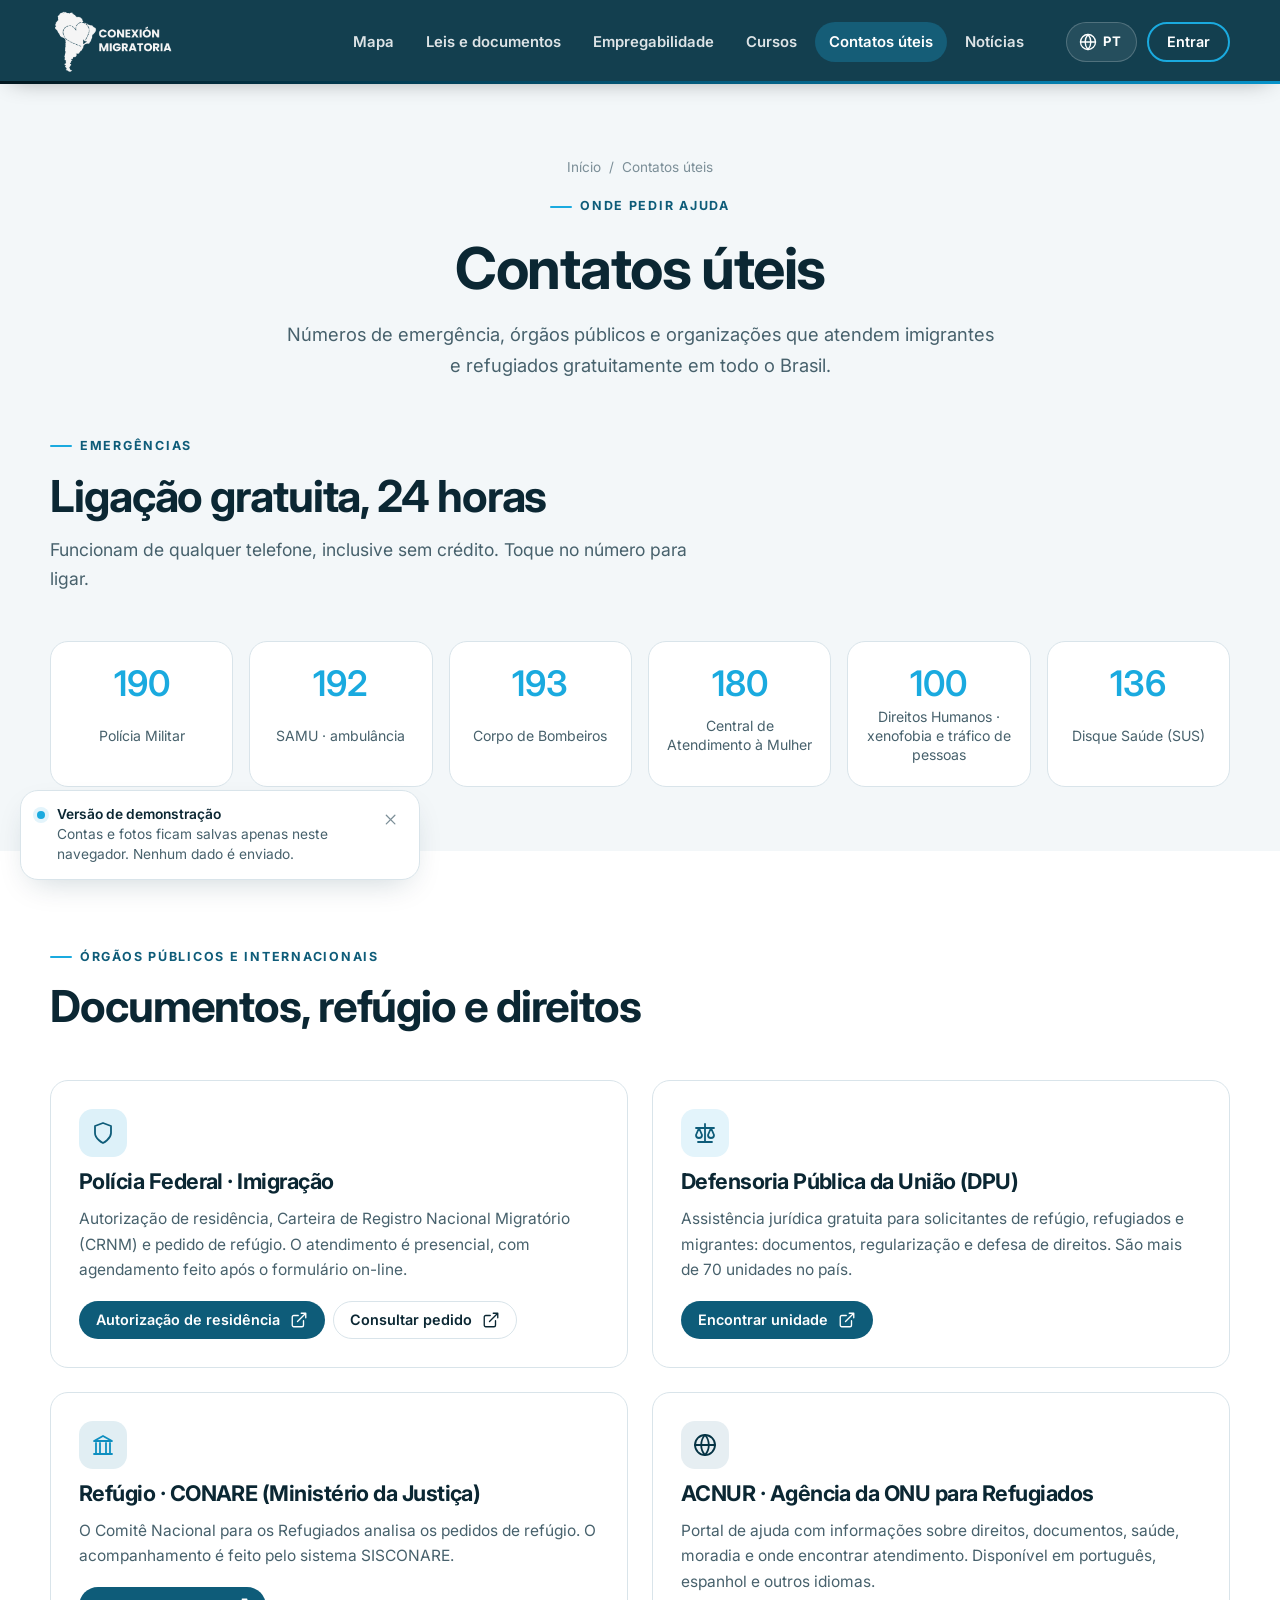
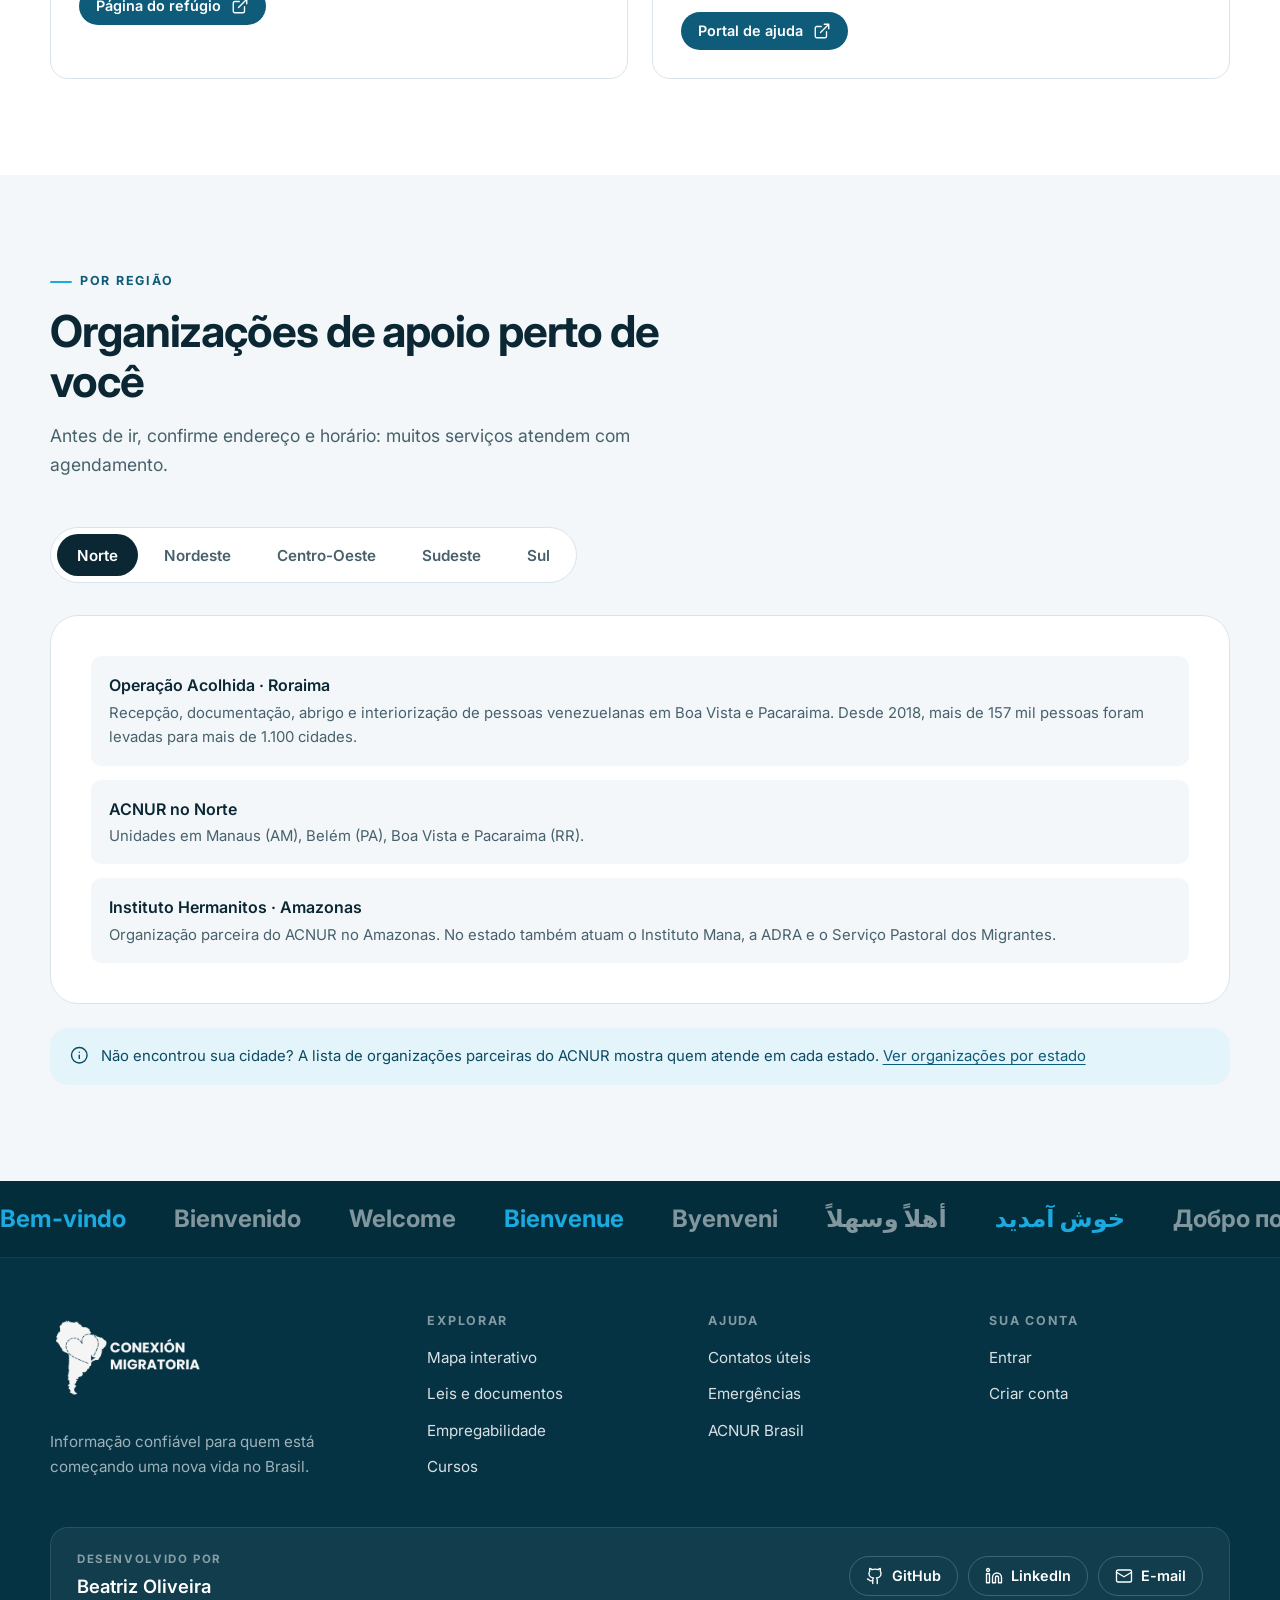
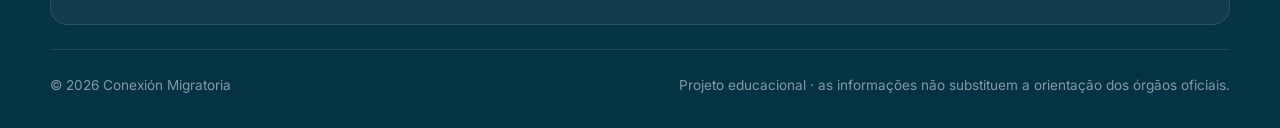
==== commit bdcf214a: "Adiciona crédito da desenvolvedora e nomes dos idiomas na língua escolhida - Rodapé de todas as pági" ====
--- a/contatos.html
+++ b/contatos.html
@@ -5,14 +5,15 @@
     <meta name="viewport" content="width=device-width, initial-scale=1.0">
     <title>Contatos úteis · Conexión Migratoria</title>
     <meta name="theme-color" content="#053344">
+    <meta name="author" content="Beatriz Oliveira">
     <link rel="icon" href="./img/ico-CM.ico" type="image/x-icon">
-    <link rel="stylesheet" href="./css/estilo.css?v=202611231657">
-    <script src="./js/idioma.js?v=202611231657"></script>
-    <script src="./js/demo-store.js?v=202611231657"></script>
+    <link rel="stylesheet" href="./css/estilo.css?v=202611231756">
+    <script src="./js/idioma.js?v=202611231756"></script>
+    <script src="./js/demo-store.js?v=202611231756"></script>
 </head>
 <body>
 <div id="cm-topo"></div>
-<script src="./js/layout.js?v=202611231657"></script>
+<script src="./js/layout.js?v=202611231756"></script>
 
 <main id="conteudo">
     <header class="cabecalho-pagina">
@@ -168,6 +169,6 @@
     </section>
 </main>
 <div id="cm-rodape"></div>
-<script src="./js/componentes.js?v=202611231657"></script>
+<script src="./js/componentes.js?v=202611231756"></script>
 </body>
 </html>
--- a/css/estilo.css
+++ b/css/estilo.css
@@ -990,3 +990,119 @@
     .lightbox-seta { display: none; }
     .vizinhos { grid-auto-columns: 70%; }
 }
+
+/* ==========================================================================
+   Correções de compatibilidade (Safari / telas baixas)
+   ========================================================================== */
+
+/* Cartões que viram: além do backface-visibility (que falha no Safari),
+   escondemos a face de trás/da frente na metade da animação. */
+.flashcard-interno { -webkit-transform-style: preserve-3d; }
+.flashcard-frente { -webkit-transform: rotateY(0deg); transform: rotateY(0deg); }
+.flashcard-verso { -webkit-transform: rotateY(180deg); }
+.flashcard-face { transition: visibility 0s linear .3s; }
+.flashcard:not(.virado) .flashcard-verso,
+.dica-virar:not(.virado) .flashcard-verso,
+.flashcard.virado .flashcard-frente,
+.dica-virar.virado .flashcard-frente { visibility: hidden; }
+.flashcard-verso .frase.rtl { direction: rtl; text-align: right; unicode-bidi: plaintext; }
+
+/* "Ler mais": altura máxima com degradê, em vez de line-clamp
+   (o line-clamp quebra no Safari quando há mais de um parágrafo) */
+.texto-recolhido {
+    display: block; -webkit-line-clamp: unset; -webkit-box-orient: unset;
+    max-height: calc(var(--linhas, 3) * 1.65em); overflow: hidden;
+    -webkit-mask-image: linear-gradient(180deg, #000 55%, transparent 100%);
+    mask-image: linear-gradient(180deg, #000 55%, transparent 100%);
+}
+
+/* Tela cheia dos pontos turísticos: foto ao lado do texto e rolagem quando precisa */
+.lightbox { overflow-y: auto; align-content: center; }
+.lightbox figure {
+    width: 100%; max-width: 1200px; max-height: none;
+    grid-template-columns: minmax(0, 1.6fr) minmax(260px, 1fr); gap: 32px; align-items: center;
+}
+.lightbox img { max-height: 78vh; aspect-ratio: 4 / 3; object-fit: cover; }
+.lightbox figcaption { max-height: 78vh; overflow-y: auto; padding-right: 6px; align-self: center; }
+@media (max-width: 900px) {
+    .lightbox { align-content: start; padding: 76px 16px 32px; }
+    .lightbox figure { grid-template-columns: 1fr; gap: 18px; }
+    .lightbox img { max-height: 46vh; }
+    .lightbox figcaption { max-height: none; overflow: visible; }
+}
+.lightbox { background: rgba(3, 20, 28, .985); }
+
+/* ==========================================================================
+   Saúde, ensino e cidades: cartões sempre do mesmo tamanho
+   ========================================================================== */
+.info-cartoes { align-items: stretch; }
+.info-cartao { display: flex; flex-direction: column; height: 100%; }
+.info-previa {
+    font-size: .96rem; color: var(--tinta-2);
+    display: -webkit-box; -webkit-line-clamp: 4; -webkit-box-orient: vertical; overflow: hidden;
+    max-height: calc(4 * 1.65em); /* reserva caso o line-clamp não funcione */
+}
+.info-contagem { align-self: flex-start; }
+.info-cartao .info-abrir { margin-top: auto; align-self: flex-start; }
+.info-cartao > .info-abrir { margin-top: auto; }
+.info-cartao h3 { min-height: 2.4em; display: flex; align-items: flex-end; } /* títulos de 1 ou 2 linhas alinhados */
+
+.janela-info {
+    position: fixed; inset: 0; z-index: 200; display: grid; place-items: center; padding: 24px;
+    background: rgba(3, 20, 28, .7); backdrop-filter: blur(4px); -webkit-backdrop-filter: blur(4px);
+    animation: aparecer .2s ease;
+}
+.janela-info[hidden] { display: none; }
+.janela-caixa {
+    position: relative; width: min(720px, 100%); max-height: calc(100vh - 48px); overflow-y: auto;
+    background: var(--papel); border-radius: var(--raio-g); box-shadow: var(--sombra-3);
+}
+.janela-caixa figure { height: 200px; overflow: hidden; }
+.janela-caixa figure img { width: 100%; height: 100%; object-fit: cover; filter: brightness(1.25); }
+.janela-corpo { padding: 0 32px 32px; display: grid; gap: 14px; }
+.janela-corpo .icone-redondo { margin-top: -28px; border: 4px solid var(--papel); }
+.janela-corpo h3 { font-size: 1.6rem; }
+.janela-corpo .texto p { font-size: 1rem; }
+.janela-corpo .texto p + p { margin-top: 12px; }
+.janela-fechar {
+    position: absolute; top: 14px; right: 14px; z-index: 1; width: 42px; height: 42px; border-radius: 50%;
+    display: grid; place-items: center; background: rgba(255, 255, 255, .92); color: var(--tinta); box-shadow: var(--sombra-1);
+}
+.janela-fechar:hover { background: var(--azul-claro); color: #fff; }
+@media (max-width: 640px) {
+    .janela-info { padding: 12px; align-items: end; }
+    .janela-caixa { max-height: 88vh; }
+    .janela-corpo { padding: 0 20px 24px; }
+    .info-cartao h3 { min-height: 0; }
+}
+.janela-corpo .icone-redondo { position: relative; z-index: 1; }
+
+/* Aviso quando a tradução automática não carrega */
+.aviso-traducao {
+    position: fixed; left: 50%; bottom: 20px; transform: translateX(-50%); z-index: 300;
+    display: flex; align-items: center; gap: 16px; max-width: min(560px, calc(100% - 32px));
+    padding: 14px 16px 14px 20px; border-radius: var(--raio);
+    background: var(--tinta); color: #fff; font-size: .9rem; box-shadow: var(--sombra-3);
+}
+.aviso-traducao small { color: rgba(255, 255, 255, .7); }
+.aviso-traducao button { flex: none; height: 38px; padding: 0 16px; border-radius: 999px; background: var(--azul-claro); color: #fff; font-weight: 600; }
+
+/* Crédito da desenvolvedora (rodapé e telas de conta) */
+.desenvolvedora {
+    margin-top: 48px; padding: 22px 26px; border-radius: var(--raio);
+    display: flex; flex-wrap: wrap; justify-content: space-between; align-items: center; gap: 16px;
+    background: rgba(255, 255, 255, .05); border: 1px solid rgba(255, 255, 255, .1);
+}
+.desenvolvedora-rotulo { display: block; font-size: .72rem; font-weight: 700; letter-spacing: .14em; text-transform: uppercase; color: rgba(255, 255, 255, .5); margin-bottom: 2px; }
+.desenvolvedora strong { color: #fff; font-size: 1.15rem; }
+.desenvolvedora-links { display: flex; flex-wrap: wrap; gap: 10px; }
+.desenvolvedora-links a {
+    display: inline-flex; align-items: center; gap: 8px; height: 40px; padding: 0 16px; border-radius: 999px;
+    border: 1px solid rgba(255, 255, 255, .2); color: #fff; font-size: .9rem; font-weight: 600;
+    transition: background-color .2s ease, border-color .2s ease;
+}
+.desenvolvedora-links a:hover { background: var(--azul-claro); border-color: var(--azul-claro); color: #fff; }
+.desenvolvedora-links .icone { width: 18px; height: 18px; }
+.rodape .desenvolvedora + .rodape-base { margin-top: 24px; }
+.credito-arte { font-size: .9rem; margin-top: 22px !important; }
+.credito-arte a { color: #fff; font-weight: 700; }
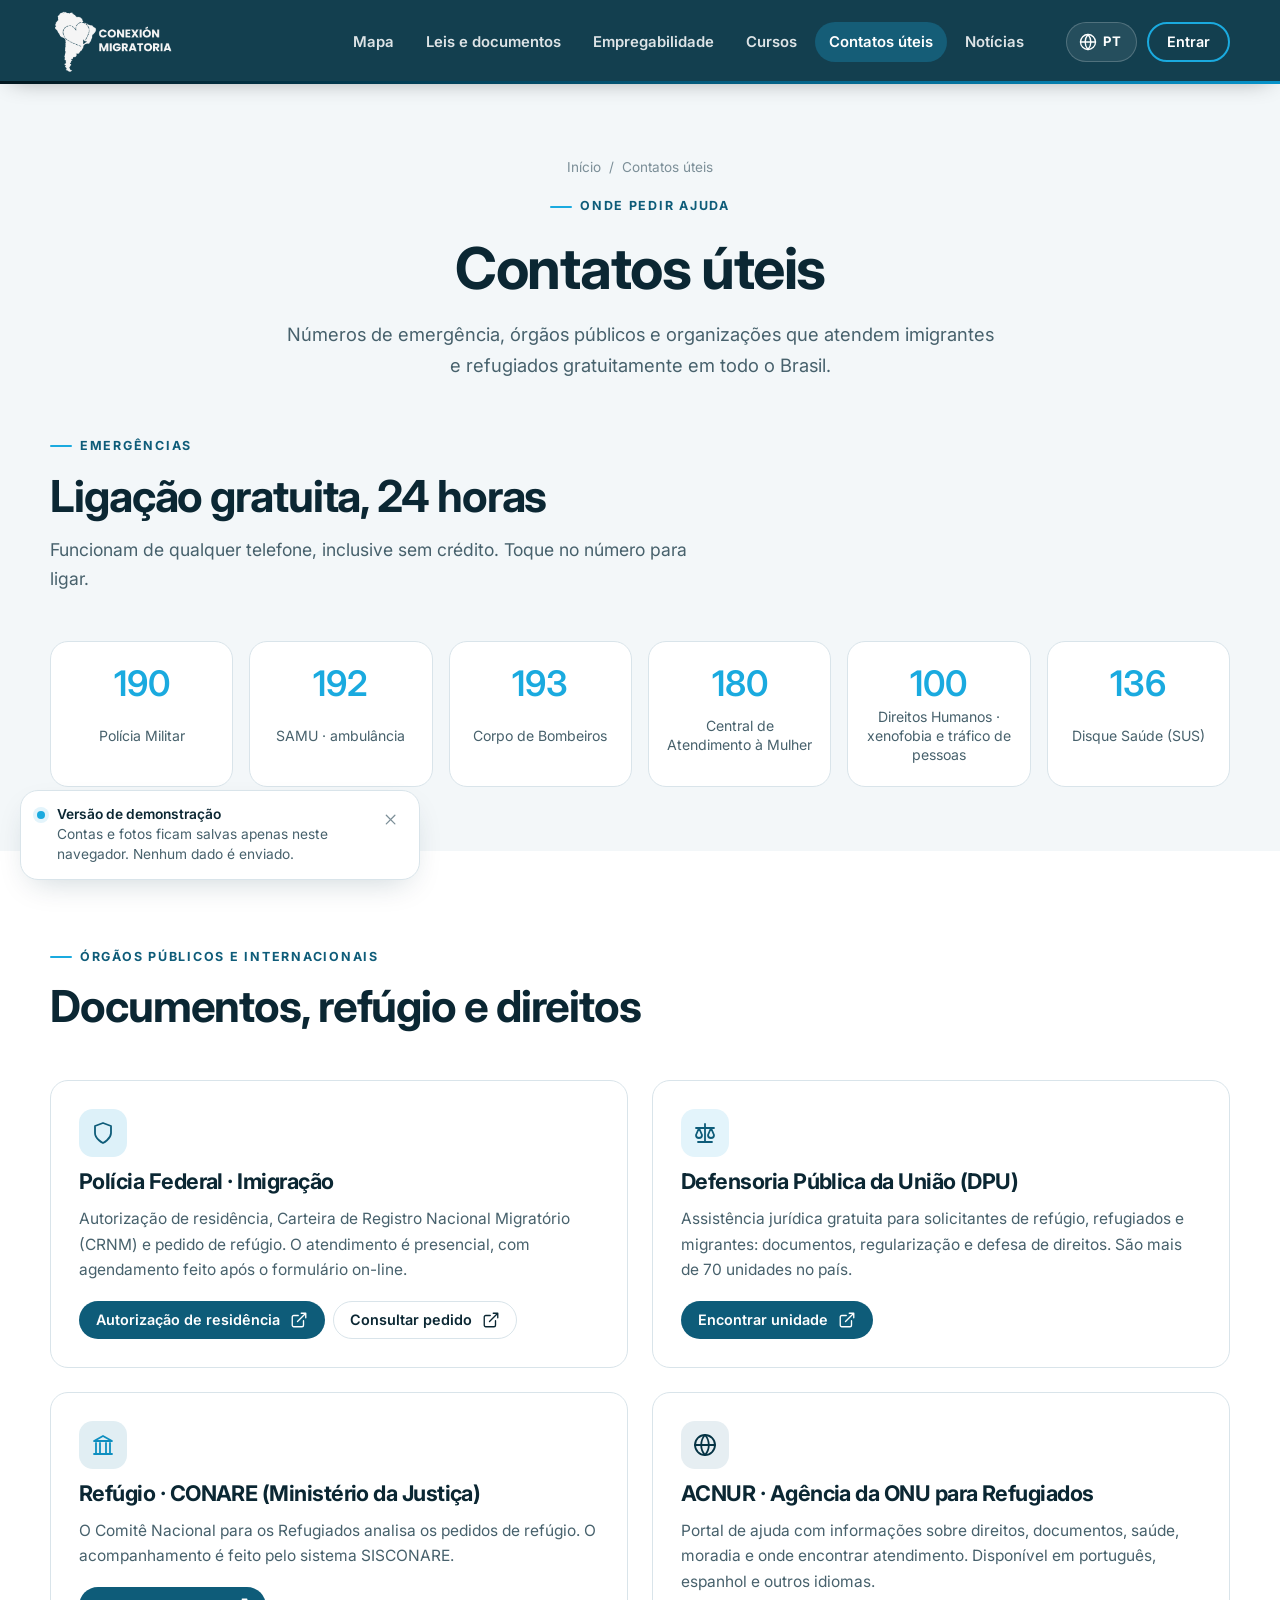
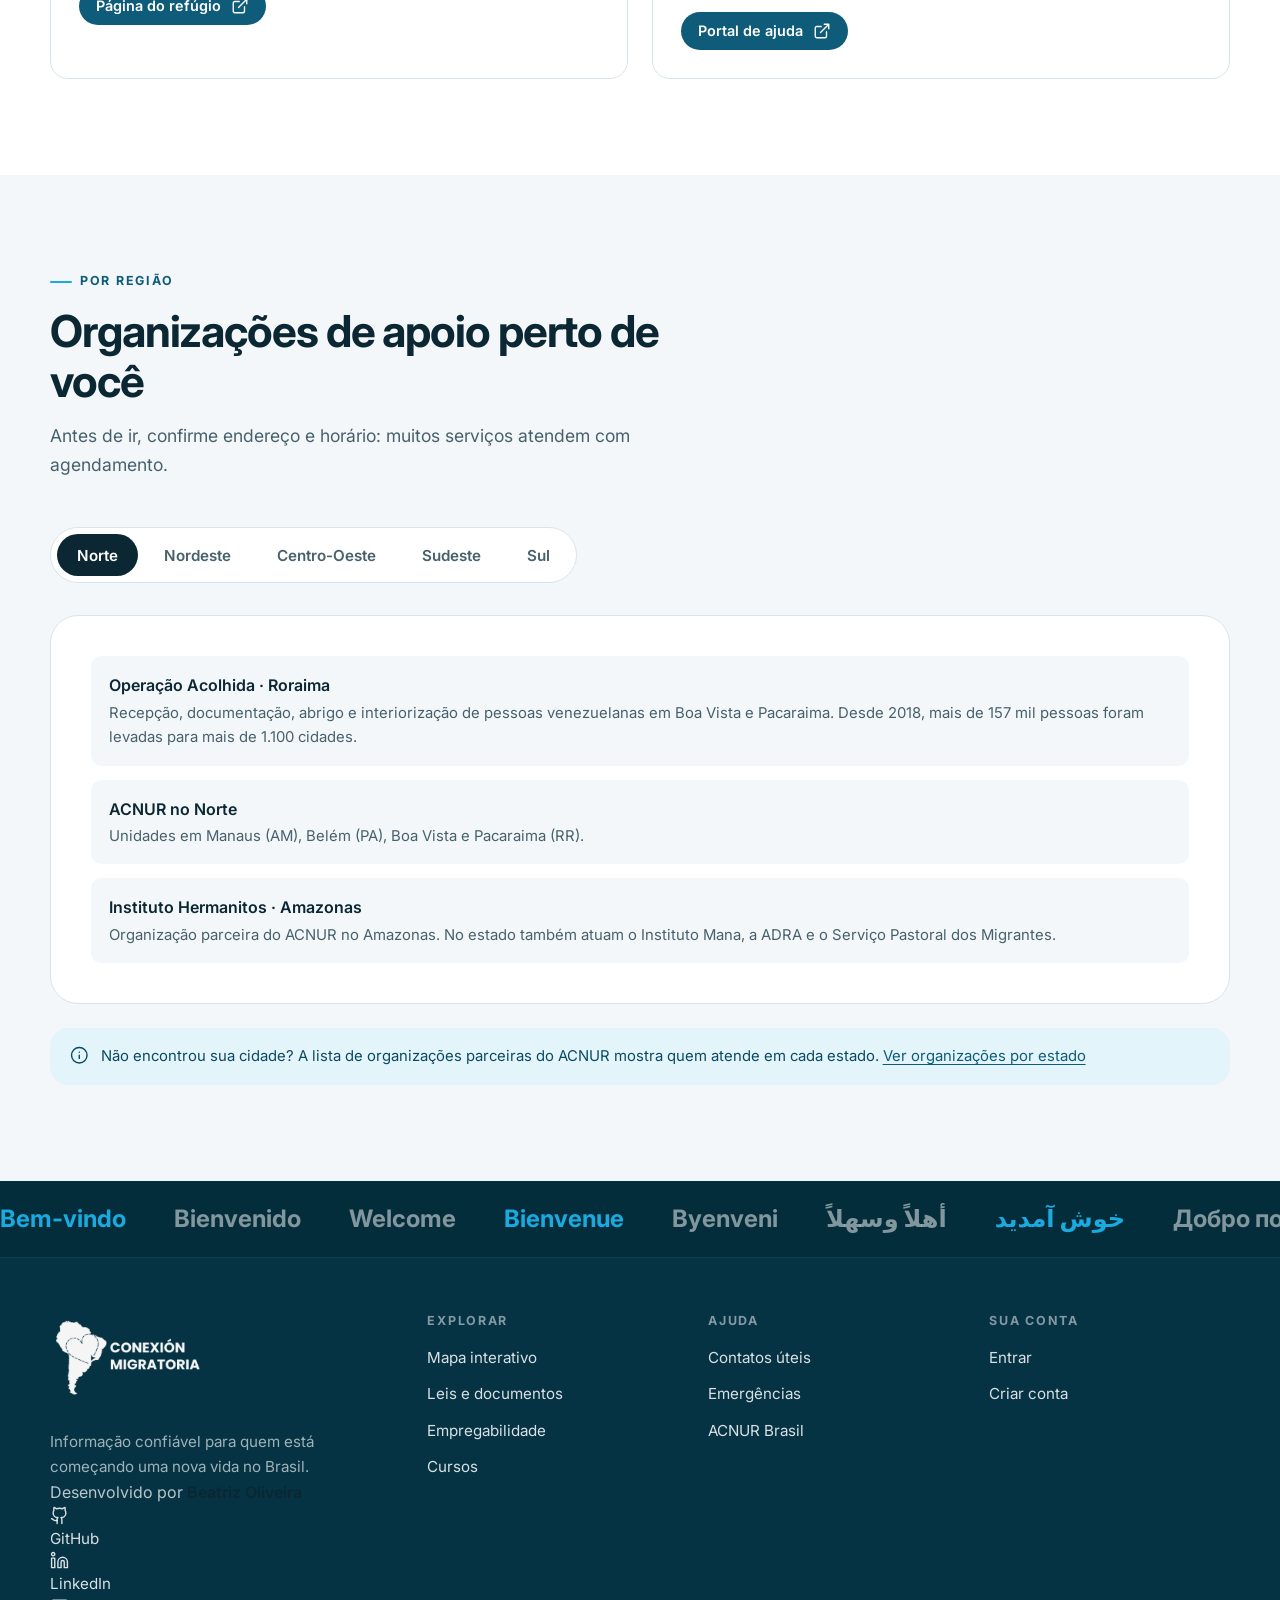
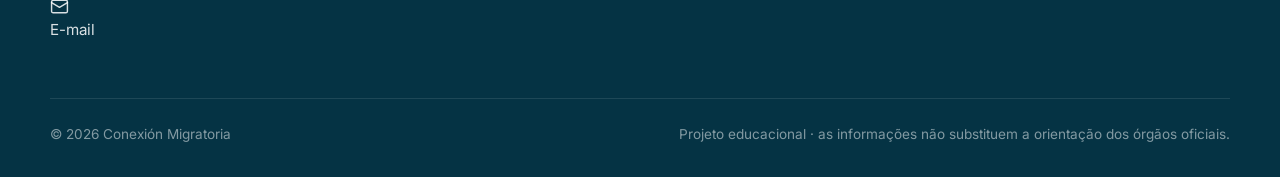
==== commit 79245e45: "Corrige o globo e os checklists no celular - Globo no menu do celular: a lista abria para cima e o P" ====
--- a/contatos.html
+++ b/contatos.html
@@ -7,13 +7,13 @@
     <meta name="theme-color" content="#053344">
     <meta name="author" content="Beatriz Oliveira">
     <link rel="icon" href="./img/ico-CM.ico" type="image/x-icon">
-    <link rel="stylesheet" href="./css/estilo.css?v=202611231756">
-    <script src="./js/idioma.js?v=202611231756"></script>
-    <script src="./js/demo-store.js?v=202611231756"></script>
+    <link rel="stylesheet" href="./css/estilo.css?v=202611241856">
+    <script src="./js/idioma.js?v=202611241856"></script>
+    <script src="./js/demo-store.js?v=202611241856"></script>
 </head>
 <body>
 <div id="cm-topo"></div>
-<script src="./js/layout.js?v=202611231756"></script>
+<script src="./js/layout.js?v=202611241856"></script>
 
 <main id="conteudo">
     <header class="cabecalho-pagina">
@@ -169,6 +169,6 @@
     </section>
 </main>
 <div id="cm-rodape"></div>
-<script src="./js/componentes.js?v=202611231756"></script>
+<script src="./js/componentes.js?v=202611241856"></script>
 </body>
 </html>
--- a/css/estilo.css
+++ b/css/estilo.css
@@ -1087,22 +1087,57 @@
 .aviso-traducao small { color: rgba(255, 255, 255, .7); }
 .aviso-traducao button { flex: none; height: 38px; padding: 0 16px; border-radius: 999px; background: var(--azul-claro); color: #fff; font-weight: 600; }
 
-/* Crédito da desenvolvedora (rodapé e telas de conta) */
-.desenvolvedora {
-    margin-top: 48px; padding: 22px 26px; border-radius: var(--raio);
-    display: flex; flex-wrap: wrap; justify-content: space-between; align-items: center; gap: 16px;
-    background: rgba(255, 255, 255, .05); border: 1px solid rgba(255, 255, 255, .1);
-}
-.desenvolvedora-rotulo { display: block; font-size: .72rem; font-weight: 700; letter-spacing: .14em; text-transform: uppercase; color: rgba(255, 255, 255, .5); margin-bottom: 2px; }
-.desenvolvedora strong { color: #fff; font-size: 1.15rem; }
-.desenvolvedora-links { display: flex; flex-wrap: wrap; gap: 10px; }
-.desenvolvedora-links a {
-    display: inline-flex; align-items: center; gap: 8px; height: 40px; padding: 0 16px; border-radius: 999px;
-    border: 1px solid rgba(255, 255, 255, .2); color: #fff; font-size: .9rem; font-weight: 600;
-    transition: background-color .2s ease, border-color .2s ease;
-}
-.desenvolvedora-links a:hover { background: var(--azul-claro); border-color: var(--azul-claro); color: #fff; }
-.desenvolvedora-links .icone { width: 18px; height: 18px; }
-.rodape .desenvolvedora + .rodape-base { margin-top: 24px; }
-.credito-arte { font-size: .9rem; margin-top: 22px !important; }
-.credito-arte a { color: #fff; font-weight: 700; }
+/* ==========================================================================
+   Ajustes para celular
+   ========================================================================== */
+
+/* Globo dentro do menu do celular: a lista abre dentro do próprio menu
+   (antes abria para cima e o "Português" ficava escondido atrás do topo) */
+.gaveta { max-height: calc(100vh - var(--topo-altura)); overflow-y: auto; }
+.gaveta .acoes-gaveta .globo { width: 100%; }
+.gaveta .globo-botao { width: 100%; justify-content: center; height: 46px; }
+.gaveta .globo-lista {
+    position: static; width: 100%; max-height: none; margin-top: 10px;
+    display: grid; grid-template-columns: 1fr 1fr; gap: 4px;
+    box-shadow: none; animation: none;
+}
+.gaveta .globo-lista[hidden] { display: none; }
+.gaveta .globo-lista li { padding: 12px; }
+
+/* Toque: sem o efeito de "flutuar" que fica preso depois de tocar no celular */
+* { -webkit-tap-highlight-color: transparent; }
+@media (hover: none) {
+    .item-check:hover, a.cartao:hover, .cartao.interativo:hover, .noticia:hover,
+    .emergencia:hover, .botao:hover, .galeria-item:hover img, .vizinho:hover img { transform: none; box-shadow: none; }
+    .item-check:active, .documento:active { transform: scale(.98); }
+}
+.item-check, .documento { touch-action: manipulation; user-select: none; -webkit-user-select: none; }
+
+@media (max-width: 640px) {
+    /* Primeiros passos: cartões mais compactos */
+    .passos-grade { gap: 10px; }
+    .item-check { padding: 14px 16px; gap: 12px; border-radius: 14px; }
+    .item-check .marcador { width: 26px; height: 26px; }
+    .item-check strong { font-size: .98rem; }
+    .item-check p { font-size: .86rem; }
+    .progresso { padding: 16px 18px; }
+
+    /* Checklist do currículo: duas colunas de itens curtos */
+    [data-checklist="curriculo"] { grid-template-columns: 1fr 1fr !important; gap: 8px !important; }
+    [data-checklist="curriculo"] .item-check { padding: 12px; gap: 8px; align-items: center; }
+    [data-checklist="curriculo"] .item-check strong { font-size: .86rem; margin: 0; line-height: 1.25; }
+    [data-checklist="curriculo"] .item-check .marcador { width: 22px; height: 22px; }
+
+    /* Documentos: o "Já tenho" vira uma faixa no pé do cartão, sem apertar o título */
+    .documento h3 { padding-right: 0; }
+    .documento .ja-tenho {
+        position: static; margin-top: 14px; padding-top: 12px; border-top: 1px dashed var(--linha);
+        width: 100%; justify-content: flex-start;
+    }
+    .documento { display: flex; flex-direction: column; }
+    .documento .ja-tenho { order: 3; }
+}
+/* O aviso de tradução fica atrás do menu e do topo (não bloqueia o globo no celular) */
+.aviso-traducao { z-index: 45; }
+.aviso-traducao .fechar-aviso { background: rgba(255, 255, 255, .14); width: 38px; padding: 0; display: grid; place-items: center; }
+@media (max-width: 640px) { .aviso-traducao { bottom: 12px; flex-wrap: wrap; gap: 10px; } }
